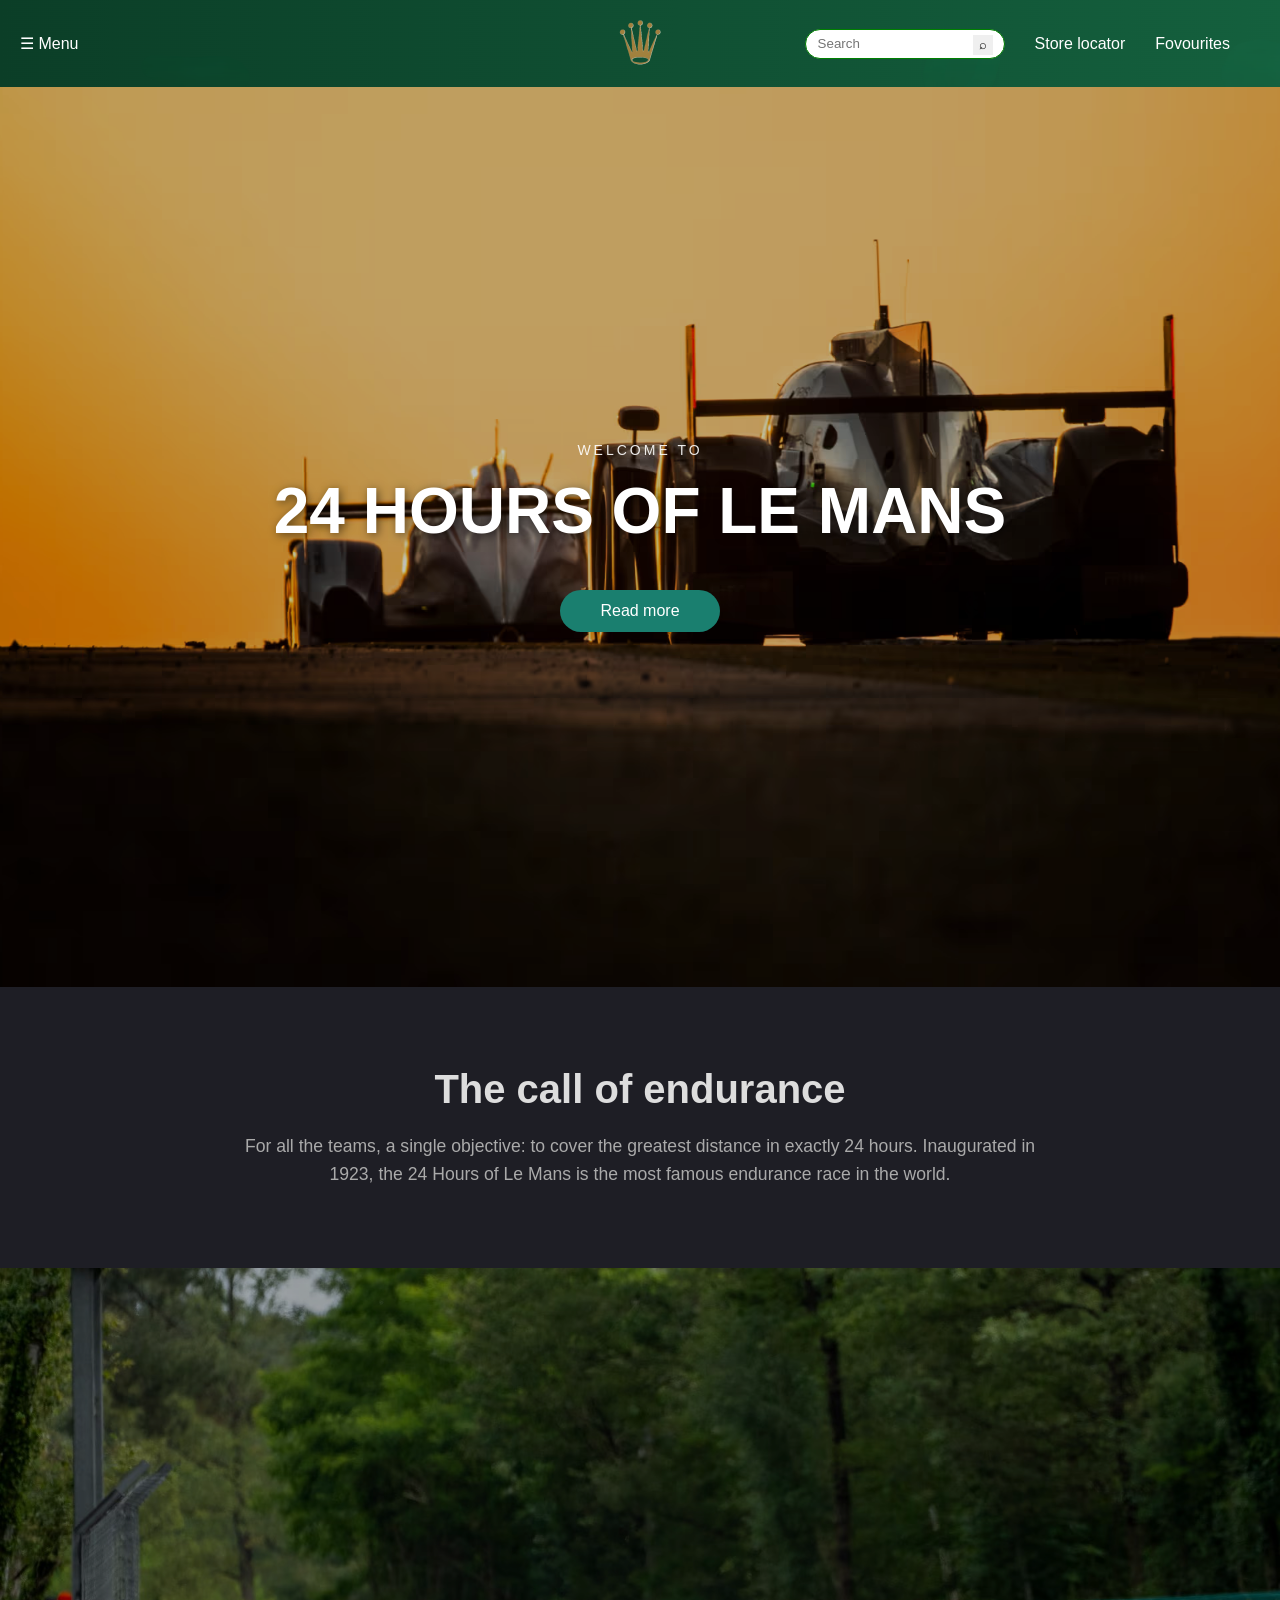
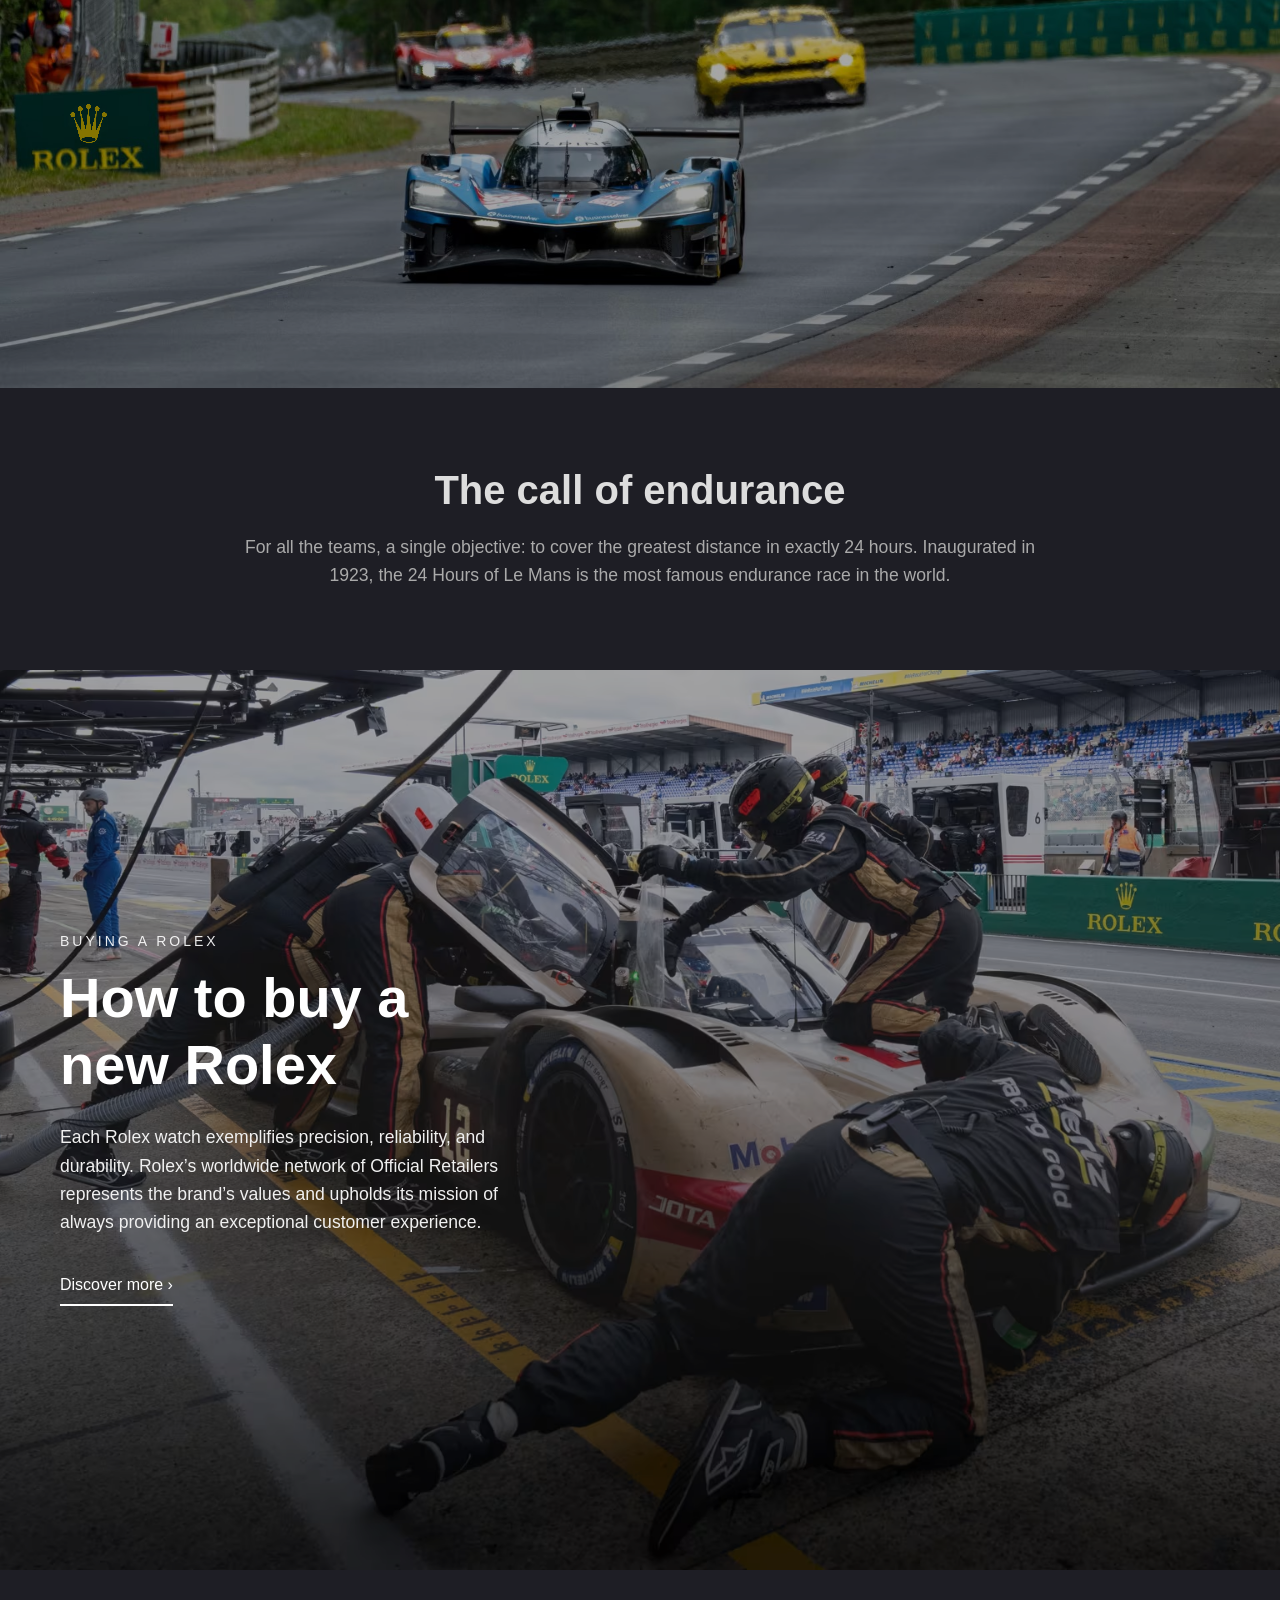
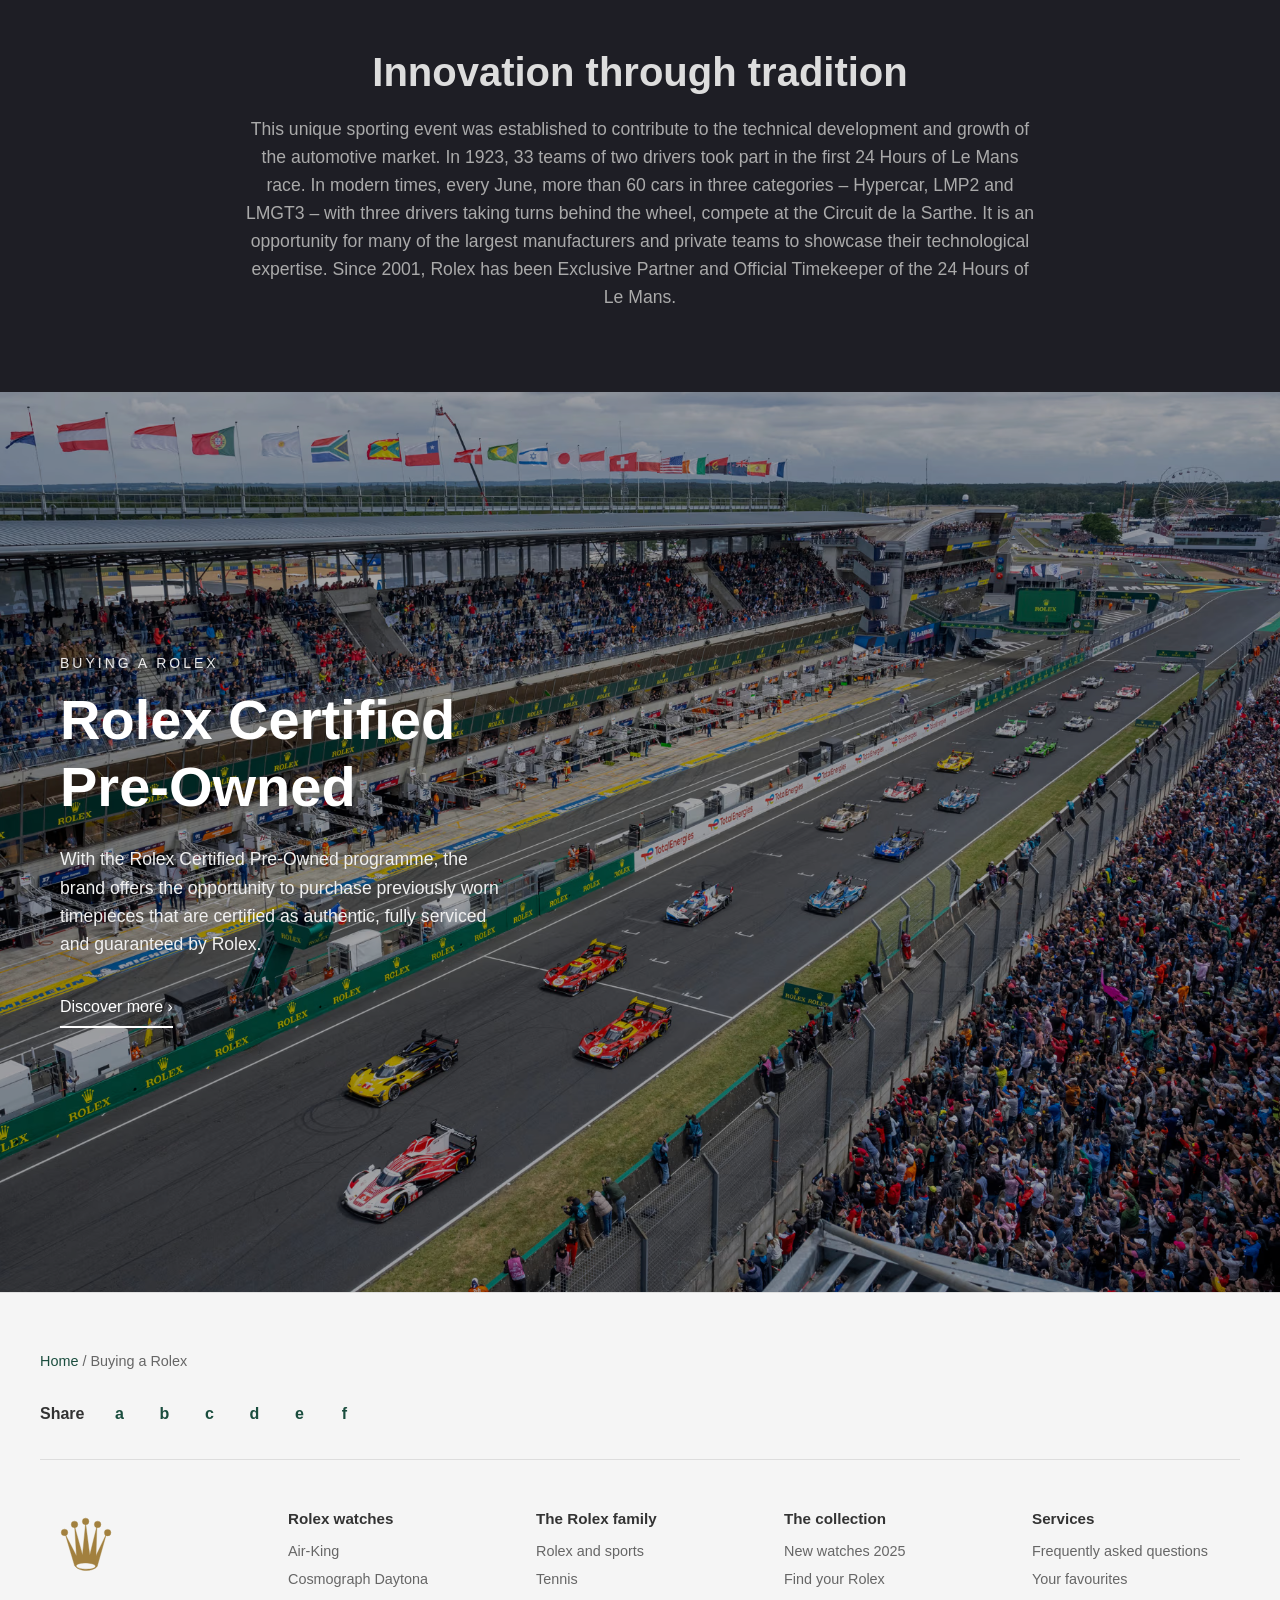
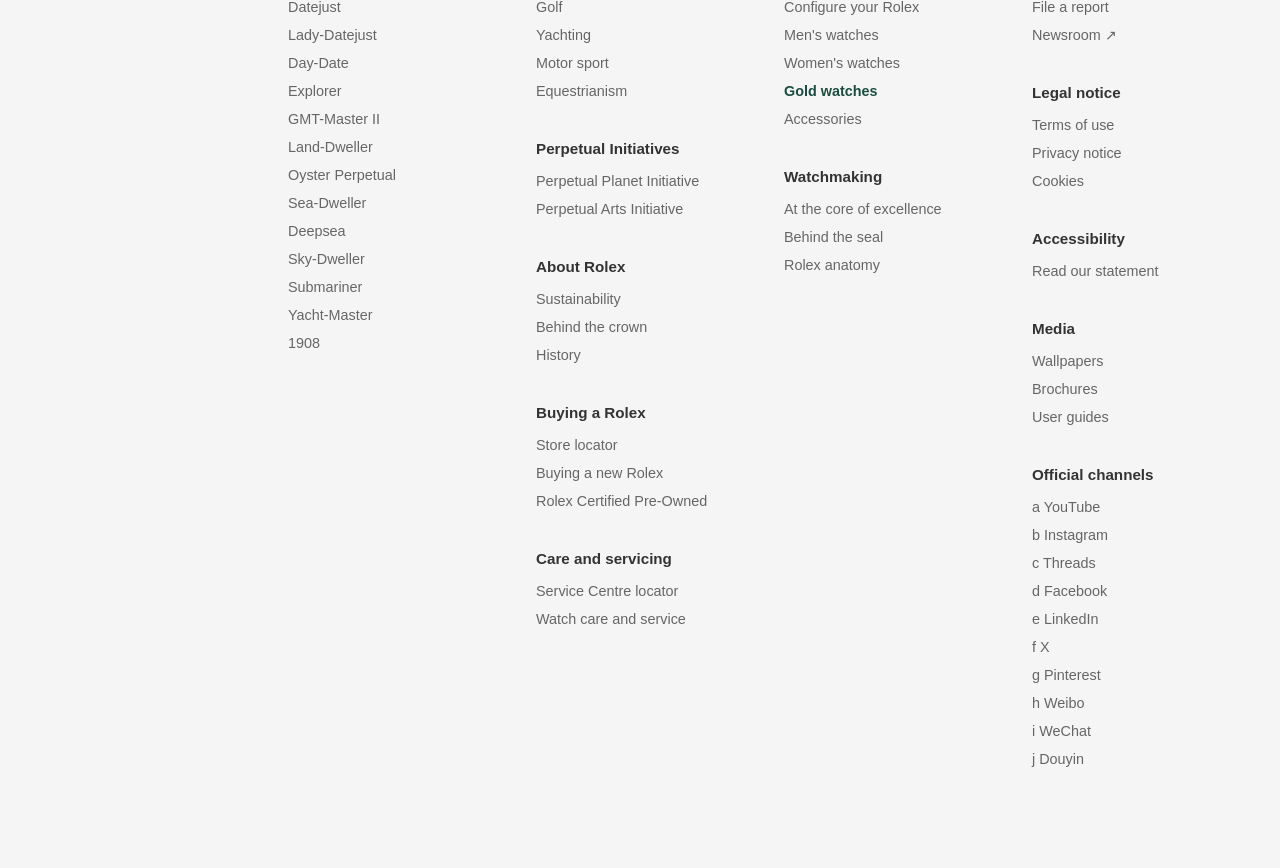
==== index2.html @ da4f0523 "Add files via upload" ====
<!DOCTYPE html>
<html lang="en">
<head>
    <meta charset="UTF-8">
    <meta name="viewport" content="width=device-width, initial-scale=1.0">
    <title>Official Rolex Website</title>
	<link rel="shortcut icon" type="Slike/icon" href="Slike/favicon.png" />
    <link rel="icon" type="image/svg+xml" href="img/seat-s-logo.svg">
    <link rel="stylesheet" href="css/style.css">
</head>
<body>
	<div id="header">
        <div id="left">
            <p>☰ Menu</p>
        </div>
        <div id="logo">
			<img src="slike/rolex_logo_header.png" alt="logo">
        </div>
        <div id="right">
            <div id="02">
                <form action="/action_page.php">
					<input type="text" id="fname" name="fname" placeholder="Search">
					<input type="submit" value="⌕">
				</form>
            </div>
            <div id="03">
                <a href="https://www.rolex.com/store-locator/slovenia" class="bes">Store locator</a>
            </div>
            <div id="04">
                <a href="https://www.rolex.com/wishlist" class="bes">Fovourites</p>
            </div>
        </div>
    </div>



    <div id="main">
		<div id="container2">
			<img src="slike/lemans3.avif" width="100%" height="auto">			
			<div class="image-overlay">
				<div class="overlay-content">
                    <div class="label">WELCOME TO</div>
                    <h1 class="title">24 HOURS OF LE MANS</h1>
                    <a href="https://www.rolex.com/store-locator/slovenia" class="button1">Read more</a>
				</div>
            </div>
			
			
			
		</div>
		<div id="container9">
			<div class="over">
				<div class="content">
					<h1 class="naslov">The call of endurance</h1>
					<p class="poved">For all the teams, a single objective: to cover the greatest distance in exactly 24 hours. Inaugurated in 1923, the 24 Hours of Le Mans is the most famous endurance race in the world.</p>
				</div>
			</div>
		</div>

		<div id="container3">
		<canvas id="canvas" width="800" height="500"></canvas>
            <img src="slike/lemans1.jpg" alt="Rolex Store">
            <div class="store-overlay">
                <div class="store-content">
						<input type="color" id="colorPicker" value="#FFFF00">
						<button class="show-clock-btn" onclick="toggleClock(true)"></button>
                </div>
            </div>
        </div>
		
		<div id="clock-overlay">
        <span class="close-btn" onclick="toggleClock(false)">&times;</span>
		<div class="notr">
			<img src="slike/rolex_uratra.png" alt="Rolex Store">
		</div>
        <div class="clock-container">
            <div class="hand hour-hand" id="hour"></div>
            <div class="hand min-hand" id="minute"></div>
            <div class="hand sec-hand" id="second"></div>
            <div class="center-dot"></div>
        </div>
    </div>
		<div id="container9">
			<div class="over">
				<div class="content">
					<h1 class="naslov">The call of endurance</h1>
					<p class="poved">For all the teams, a single objective: to cover the greatest distance in exactly 24 hours. Inaugurated in 1923, the 24 Hours of Le Mans is the most famous endurance race in the world.</p>
				</div>
			</div>
		</div>
		<div id="container6">
            <img src="slike/lemans4.avif" alt="Rolex Store">
            <div class="store-overlay">
                <div class="store-content">
                    <div class="label">BUYING A ROLEX</div>
                    <h2 class="store-title">How to buy a new Rolex</h2>
                    <p class="store-description">Each Rolex watch exemplifies precision, reliability, and durability. Rolex’s worldwide network of Official Retailers represents the brand’s values and upholds its mission of always providing an exceptional customer experience.</p>
                    <a href="https://www.rolex.com/buying-a-rolex/experiencing-a-rolex" class="store-link">Discover more ›</a>
                </div>
            </div>
        </div>
		<div id="container9">
			<div class="over">
				<div class="content">
					<h1 class="naslov">Innovation through tradition</h1>
					<p class="poved">This unique sporting event was established to contribute to the technical development and growth of the automotive market.

In 1923, 33 teams of two drivers took part in the first 24 Hours of Le Mans race. In modern times, every June, more than 60 cars in three categories – Hypercar, LMP2 and LMGT3 – with three drivers taking turns behind the wheel, compete at the Circuit de la Sarthe. It is an opportunity for many of the largest manufacturers and private teams to showcase their technological expertise.

Since 2001, Rolex has been Exclusive Partner and Official Timekeeper of the 24 Hours of Le Mans.</p>
				</div>
			</div>
		</div>
		<div id="container7">
            <img src="slike/lemans5.avif" alt="Rolex Store">
            <div class="store-overlay">
                <div class="store-content">
                    <div class="label">BUYING A ROLEX</div>
                    <h2 class="store-title">Rolex Certified Pre‑Owned</h2>
                    <p class="store-description">With the Rolex Certified Pre-Owned programme, the brand offers the opportunity to purchase previously worn timepieces that are certified as authentic, fully serviced and guaranteed by Rolex.</p>
                    <a href="https://www.rolex.com/buying-a-rolex/rolex-certified-pre-owned" class="store-link">Discover more ›</a>
                </div>
            </div>
        </div>
    </div>
	<!-- Footer -->
<footer id="footer">
    <div class="footer-container">
        <!-- Breadcrumb -->
        <div class="breadcrumb">
            <a href="#">Home</a> / <span>Buying a Rolex</span>
        </div>

        <!-- Share Section -->
        <div class="share-section">
            <span class="share-label">Share</span>
            <div class="share-icons">
                <a href="#" class="share-icon">a</a>
                <a href="#" class="share-icon">b</a>
                <a href="#" class="share-icon">c</a>
                <a href="#" class="share-icon">d</a>
                <a href="#" class="share-icon">e</a>
                <a href="#" class="share-icon">f</a>
            </div>
        </div>

        <!-- Footer Content -->
        <div class="footer-content">
            <!-- Column 1: Logo -->
            <div class="footer-column">
                <div class="footer-logo">
					<svg id="svgContent" width="100" height="auto" viewBox="0 0 800 600" xmlns="http://www.w3.org/2000/svg">
                <path d="
                    M459 430
                    C421 478 310 475 277 426
                    L202 173
                    L292 348
                    L277 111
                    L340 339
                    L365 85
                    L398 342
                    L455 110
                    L448 345
                    L531 172
                    L458 430
                    Z
                    M290 425
                    C286 462 457 463 443 426
                    C426 397 302 397 290 425
                    Z
                  " fill="#a2803e" stroke="#a2803e" stroke-width="3" fill-rule="evenodd"/>
                
                <!-- Krogi -->
                <circle cx="196" cy="159" r="26" fill="#a2803e" stroke="#a2803e" stroke-width="3"/>
                <circle cx="276" cy="95" r="26" fill="#a2803e" stroke="#a2803e" stroke-width="3"/>
                <circle cx="365" cy="71" r="26" fill="#a2803e" stroke="#a2803e" stroke-width="3"/>
                <circle cx="461" cy="95" r="26" fill="#a2803e" stroke="#a2803e" stroke-width="3"/>
                <circle cx="541" cy="161" r="26" fill="#a2803e" stroke="#a2803e" stroke-width="3"/>
            </svg>
				</div>
            </div>

            <!-- Column 2: Rolex watches -->
            <div class="footer-column">
                <h3>Rolex watches</h3>
                <ul>
                    <li><a href="#">Air-King</a></li>
                    <li><a href="#">Cosmograph Daytona</a></li>
                    <li><a href="#">Datejust</a></li>
                    <li><a href="#">Lady-Datejust</a></li>
                    <li><a href="#">Day-Date</a></li>
                    <li><a href="#">Explorer</a></li>
                    <li><a href="#">GMT-Master II</a></li>
                    <li><a href="#">Land-Dweller</a></li>
                    <li><a href="#">Oyster Perpetual</a></li>
                    <li><a href="#">Sea-Dweller</a></li>
                    <li><a href="#">Deepsea</a></li>
                    <li><a href="#">Sky-Dweller</a></li>
                    <li><a href="#">Submariner</a></li>
                    <li><a href="#">Yacht-Master</a></li>
                    <li><a href="#">1908</a></li>
                </ul>
            </div>

            <!-- Column 3: The Rolex family -->
            <div class="footer-column">
                <h3>The Rolex family</h3>
                <ul>
                    <li><a href="#">Rolex and sports</a></li>
                    <li><a href="#">Tennis</a></li>
                    <li><a href="#">Golf</a></li>
                    <li><a href="#">Yachting</a></li>
                    <li><a href="#">Motor sport</a></li>
                    <li><a href="#">Equestrianism</a></li>
                </ul>

                <h3 style="margin-top: 30px;">Perpetual Initiatives</h3>
                <ul>
                    <li><a href="#">Perpetual Planet Initiative</a></li>
                    <li><a href="#">Perpetual Arts Initiative</a></li>
                </ul>

                <h3 style="margin-top: 30px;">About Rolex</h3>
                <ul>
                    <li><a href="#">Sustainability</a></li>
                    <li><a href="#">Behind the crown</a></li>
                    <li><a href="#">History</a></li>
                </ul>

                <h3 style="margin-top: 30px;">Buying a Rolex</h3>
                <ul>
                    <li><a href="#">Store locator</a></li>
                    <li><a href="#">Buying a new Rolex</a></li>
                    <li><a href="#">Rolex Certified Pre-Owned</a></li>
                </ul>

                <h3 style="margin-top: 30px;">Care and servicing</h3>
                <ul>
                    <li><a href="#">Service Centre locator</a></li>
                    <li><a href="#">Watch care and service</a></li>
                </ul>
            </div>

            <!-- Column 4: The collection -->
            <div class="footer-column">
                <h3>The collection</h3>
                <ul>
                    <li><a href="#">New watches 2025</a></li>
                    <li><a href="#">Find your Rolex</a></li>
                    <li><a href="#">Configure your Rolex</a></li>
                    <li><a href="#">Men's watches</a></li>
                    <li><a href="#">Women's watches</a></li>
                    <li><a href="#" class="link-green">Gold watches</a></li>
                    <li><a href="#">Accessories</a></li>
                </ul>

                <h3 style="margin-top: 30px;">Watchmaking</h3>
                <ul>
                    <li><a href="#">At the core of excellence</a></li>
                    <li><a href="#">Behind the seal</a></li>
                    <li><a href="#">Rolex anatomy</a></li>
                </ul>
            </div>

            <!-- Column 5: Services -->
            <div class="footer-column">
                <h3>Services</h3>
                <ul>
                    <li><a href="#">Frequently asked questions</a></li>
                    <li><a href="#">Your favourites</a></li>
                    <li><a href="#">File a report</a></li>
                    <li><a href="#">Newsroom ↗</a></li>
                </ul>

                <h3 style="margin-top: 30px;">Legal notice</h3>
                <ul>
                    <li><a href="#">Terms of use</a></li>
                    <li><a href="#">Privacy notice</a></li>
                    <li><a href="#">Cookies</a></li>
                </ul>

                <h3 style="margin-top: 30px;">Accessibility</h3>
                <ul>
                    <li><a href="#">Read our statement</a></li>
                </ul>

                <h3 style="margin-top: 30px;">Media</h3>
                <ul>
                    <li><a href="#">Wallpapers</a></li>
                    <li><a href="#">Brochures</a></li>
                    <li><a href="#">User guides</a></li>
                </ul>

                <h3 style="margin-top: 30px;">Official channels</h3>
                <ul>
                    <li><a href="#">a YouTube</a></li>
                    <li><a href="#">b Instagram</a></li>
                    <li><a href="#">c Threads</a></li>
                    <li><a href="#">d Facebook</a></li>
                    <li><a href="#">e LinkedIn</a></li>
                    <li><a href="#">f X</a></li>
                    <li><a href="#">g Pinterest</a></li>
                    <li><a href="#">h Weibo</a></li>
                    <li><a href="#">i WeChat</a></li>
                    <li><a href="#">j Douyin</a></li>
                </ul>
            </div>
        </div>
    </div>
</footer>
<script src="js/rolex_logo_bezier.js"></script>
</body>
</html>
---- css/style.css ----
* {
    margin: 0;
    padding: 0;
    box-sizing: border-box;
}

body {
    font-family: Arial, sans-serif;
}

#header {
    height: 87px;
    width: 100%;
    display: flex;
    align-items: center;
    padding: 0 20px;
    box-sizing: border-box;
	color: white;
	background-image: url('../slike/header.png');
	position: relative;
	z-index: 1000;
}

#left{
	flex: 1;
    display: flex;
    align-items: center;
	justify-content: flex-start;
}
#logo{
	position: absolute;
    display: flex;
	left: 50%;
    transform: translateX(-50%);
    align-items: center;
	justify-content: center;
}
#right{
	flex: 1;
	display: flex;
    align-items: center;
	justify-content: flex-end;
    gap: 30px;
}
.bes{
	text-decoration: none;
	color: white;
}
form{
    position: relative;
    width: fit-content;
}
#fname{
	height: 30px;
	width: 200px;
	padding: 14px;
	padding-left: 12px;
	border: 1px solid green;
	border-radius: 25px;
	box-sizing:	border-box;
}
input[type="submit"]{
	right: 30%;
	position: absolute;
    right: 6%;
	border: none;
    top: 20%;
	height: 20px;
	width: 20px;
}





#main {
	width: 100%;
    
}

#container {
    width: 100%;
	height: auto;
}
#container 
    width: 100%;
    height: 100vh;
    position: relative;
    overflow: hidden;
}

#container video {
    width: 100%;
    height: 100%;
    object-fit: cover;
    display: block;
}
.video-overlay {
    position: absolute;
    top: 0;
    left: 0;
    width: 100%;
    height: 943px;
    display: flex;
    flex-direction: column;
    align-items: center;
    justify-content: center;
    z-index: 5;
}
.overlay-content {
    text-align: center;
    color: white;
}
.label {
    font-size: 14px;
    letter-spacing: 3px;
    text-transform: uppercase;
    margin-bottom: 15px;
    opacity: 0.9;
    font-weight: 300;
}

.title {
    font-size: 4rem;
    font-weight: 800;
    line-height: 1.2;
    margin-bottom: 40px;
    text-shadow: 2px 2px 10px rgba(0, 0, 0, 0.5);
}

.button1 {
    background-color: #1a7f6f;
    color: white;
    padding: 12px 40px;
    border: none;
    border-radius: 25px;
    font-size: 16px;
    cursor: pointer;
    transition: background-color 0.3s ease;
    text-decoration: none;
    display: inline-block;
}

.button1:hover {
    background-color: #156055;
}
#container2 {
 width: 100%;
 height: 100vh;
 position: relative;
 overflow: hidden;
}

#container2 img {
 width: 100%;
 height: 100%;
 object-fit: cover;
 display: block;
 }

 #container2 .image-overlay {
 position: absolute;
 top: 0;
 left: 0;
 width: 100%;
 height: 100%;
 background: rgba(0, 0, 0, 0.25);
 display: flex;
 flex-direction: column;
 align-items: center;
 justify-content: center;
 z-index: 5;
 }
 #container2 {
            width: 100%;
            height: 100vh;
            position: relative;
            overflow: hidden;
 }

        #container2 img {
            width: 100%;
            height: 100%;
            object-fit: cover;
            display: block;
        }

        #container2 .image-overlay {
            position: absolute;
            top: 0;
            left: 0;
            width: 100%;
            height: 100%;
            background: rgba(0, 0, 0, 0.25);
            display: flex;
            flex-direction: column;
            align-items: center;
            justify-content: center;
            z-index: 5;
        }
		#container4 {
    width: 100%;
    background-color: #f5f5f5;
	height: 500px;
    padding: 60px 40px;
}
#container9 {
    position: relative;
    background-color: #1e1e25; /* dark background similar to screenshot */
    color: #ccc; /* light gray text for contrast */
    padding: 80px 20px; /* vertical and horizontal spacing */
    text-align: center; /* center the content */
    font-family: 'Arial', sans-serif;
}

/* Overlay (optional if you want a transparent layer) */
#container9 .over {
    position: relative;
    width: 100%;
    max-width: 1200px;
    margin: 0 auto;
}

/* Content inside overlay */
#container9 .content {
    max-width: 800px;
    margin: 0 auto;
}

/* Heading */
#container9 .naslov {
    font-size: 2.5em;
    font-weight: bold;
    margin-bottom: 20px;
    color: #ddd;
}

/* Paragraph */
#container9 .poved {
    font-size: 1.1em;
    line-height: 1.6;
    color: #aaa;
}
.content-section {
    display: grid;
    grid-template-columns: 1fr 1fr;
    gap: 60px;
    max-width: 1200px;
    margin: 0 auto;
    align-items: center;
}

.left-content {
    padding-right: 40px;
}

.section-title {
    font-size: 2.5rem;
    font-weight: 700;
    color: #1a4d3e;
    line-height: 1.3;
}

.section-subtitle {
    font-size: 1.1rem;
    font-weight: 700;
    color: #333;
    margin-bottom: 20px;
}

.section-text {
    font-size: 1rem;
    color: #666;
    line-height: 1.6;
}
#container3 {
width: 100%;
height: auto;
position: relative;
}
#container3 img {
width: 100%;
height: auto;
display: block;
}
#canvas{
position: absolute;
z-index: 3;
top: 60%;
left: 4.3%;
height: 6.3%;
}
.store-overlay{
position: absolute;
top: 0;
left: 0;
width: 100%;
height: 100%;
background: rgba(0, 0, 0, 0.35);
display: flex;
align-items: center;
z-index: 5;
}

        .store-content {
            color: white;
            padding-left: 60px;
            max-width: 500px;
        }

        .store-title {
            font-size: 3.5rem;
            font-weight: 700;
            margin: 15px 0 25px 0;
            line-height: 1.2;
        }

        .store-description {
            font-size: 1.1rem;
            line-height: 1.6;
            margin-bottom: 30px;
            color: #f0f0f0;
        }

        .store-link {
            color: white;
            text-decoration: none;
            font-size: 1rem;
            font-weight: 500;
            display: inline-block;
            padding: 10px 0;
            border-bottom: 2px solid white;
            transition: opacity 0.3s ease;
        }
		#container6 {
            width: 100%;
            height: 100vh;
            position: relative;
            overflow: hidden;
}

        #container6 img {
            width: 100%;
            height: 100%;
            object-fit: cover;
            display: block;
        }
		#container7 {
            width: 100%;
            height: 100vh;
            position: relative;
            overflow: hidden;
}

        #container7 img {
            width: 100%;
            height: 100%;
            object-fit: cover;
            display: block;
        }
		/* Footer */
#footer {
    background-color: #f5f5f5;
    padding: 60px 40px 40px;
    border-top: 1px solid #e0e0e0;
}

.footer-container {
    max-width: 1400px;
    margin: 0 auto;
}

.breadcrumb {
    font-size: 0.9rem;
    color: #666;
    margin-bottom: 30px;
}

.breadcrumb a {
    color: #1a4d3e;
    text-decoration: none;
}

.breadcrumb a:hover {
    text-decoration: underline;
}

.share-section {
    display: flex;
    align-items: center;
    gap: 20px;
    margin-bottom: 50px;
    padding-bottom: 30px;
    border-bottom: 1px solid #ddd;
}

.share-label {
    font-weight: 600;
    color: #333;
}

.share-icons {
    display: flex;
    gap: 15px;
}

.share-icon {
    width: 30px;
    height: 30px;
    display: flex;
    align-items: center;
    justify-content: center;
    color: #1a4d3e;
    text-decoration: none;
    font-weight: bold;
    transition: opacity 0.3s ease;
}

.share-icon:hover {
    opacity: 0.7;
}

.footer-content {
    display: grid;
    grid-template-columns: repeat(5, 1fr);
    gap: 40px;
    margin-bottom: 50px;
}

.footer-column {
    display: flex;
    flex-direction: column;
}

.footer-logo {
    font-size: 1.2rem;
    color: #1a4d3e;
    font-weight: 700;
    margin-bottom: 20px;
}

.footer-column h3 {
    font-size: 0.95rem;
    font-weight: 700;
    color: #333;
    margin-bottom: 15px;
}

.footer-column ul {
    list-style: none;
}

.footer-column li {
    margin-bottom: 10px;
}

.footer-column a {
    color: #666;
    text-decoration: none;
    font-size: 0.9rem;
    transition: color 0.3s ease;
}

.footer-column a:hover {
    color: #1a4d3e;
}

.link-green {
    color: #1a4d3e !important;
    font-weight: 600;
}
#colorPicker {
    width: 3px;
    height: 3px;
	opacity: 0;
	top: 61.8%;
	left: 5.6%;
	position: absolute;
    cursor: pointer;
}
.show-clock-btn {
    width: 3px;
    height: 3px;
	opacity: 0;
	top: 61.8%;
	left: 8.0%;
	position: absolute;
}
        #clock-overlay { 
            position: fixed;
            top: 0; 
            left: 0;
            width: 100%;
            height: 100%;
            z-index: 1000;
            background: rgba(0, 0, 0, 0.9);
			display: none;
            justify-content: center;
            align-items: center;
            flex-direction: column;
        }

        /* Gumb za zapiranje */
        .close-btn {
            position: absolute;
            top: 30px;
            right: 30px;
            color: white;
            font-size: 40px;
            cursor: pointer;
            z-index: 1100;
        }

		.notr{
			position: absolute;
			z-index: 3;
		}
        /* Kontejner ure - slika je OZADJE */
        .clock-container {
            width: 400px;
            height: 400px;
            background-image: url('slike/rolex_uratra.png'); 
            background-size: contain;
            background-repeat: no-repeat;
            background-position: center;
            position: relative; /* Nujno za pravilno postavitev kazalcev */
            z-index: 10;
        }

        /* Skupne nastavitve za kazalce */
        .hand {
            position: absolute;
            bottom: 61.9%; /* Dno kazalca se začne v sredini ure */
            left: 53%;   /* Centrirano po širini */
            transform-origin: bottom center; /* Vrti se okoli spodnje točke */
            background-color: white;
            border-radius: 10px;
            transform: translateX(-50%) rotate(0deg);
            z-index: 50;
        }

        /* Posamezni kazalci - prilagodi širino in višino po želji */
        .hour-hand {
            width: 6px;
            height: 54px;
            background-color: white;
			margin-left: -3.5px;
			margin-bottom:0;
        }

        .min-hand {
            width: 4px;
            height: 60px;
            background-color: white;
			margin-left: -2.5px;
			margin-bottom: 0;
        }

        .sec-hand {
            width: 1px;
            height: 60px;
            background-color: white;
			margin-left: -1px;
			margin-bottom: 0;
        }

        /* Sredinska pika, ki fiksira izgled */
        .center-dot {
            position: absolute;
            bottom: 235px;
            left: 53%;
            width: 12px;
            height: 12px;
            background: white;
            border-radius: 50%;
            transform: translate(-50%, -50%);
            z-index: 100; /* Pika je vedno na vrhu */
            box-shadow: 0 0 5px rgba(0,0,0,0.5);
        }
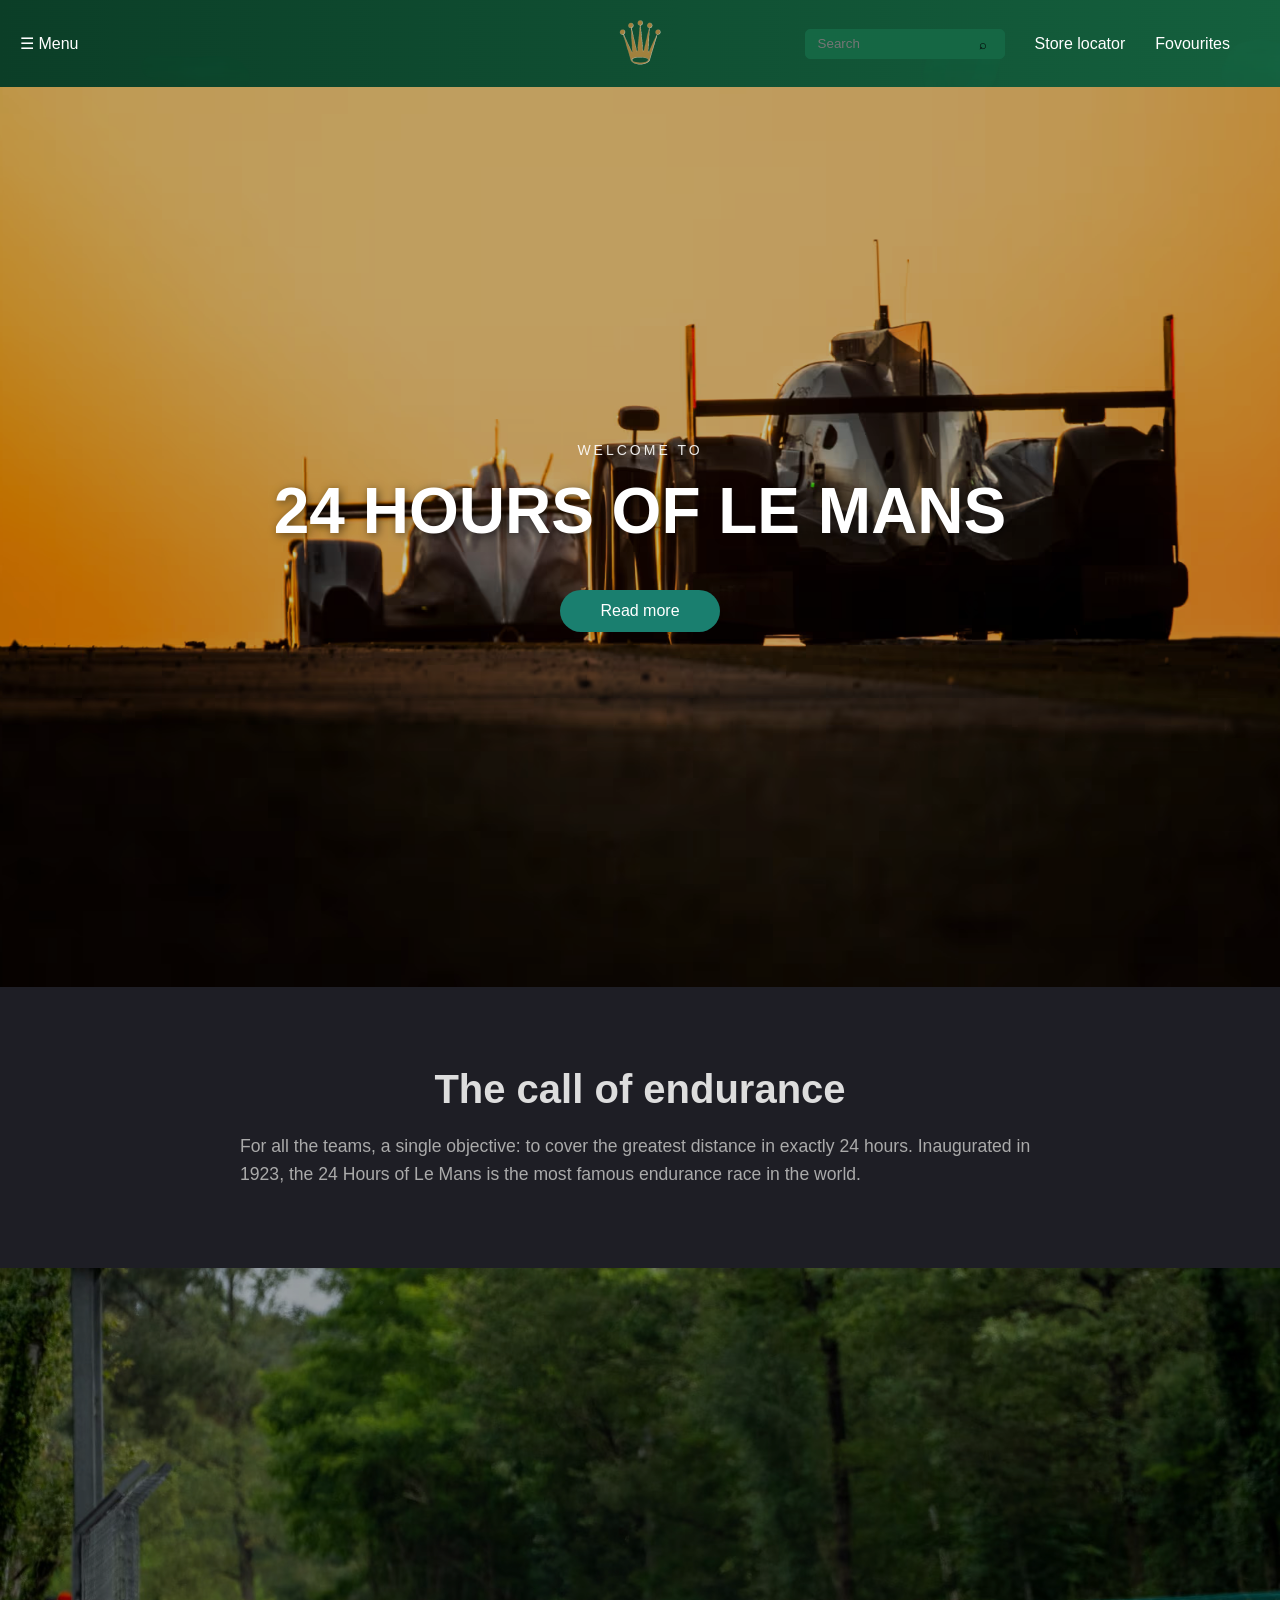
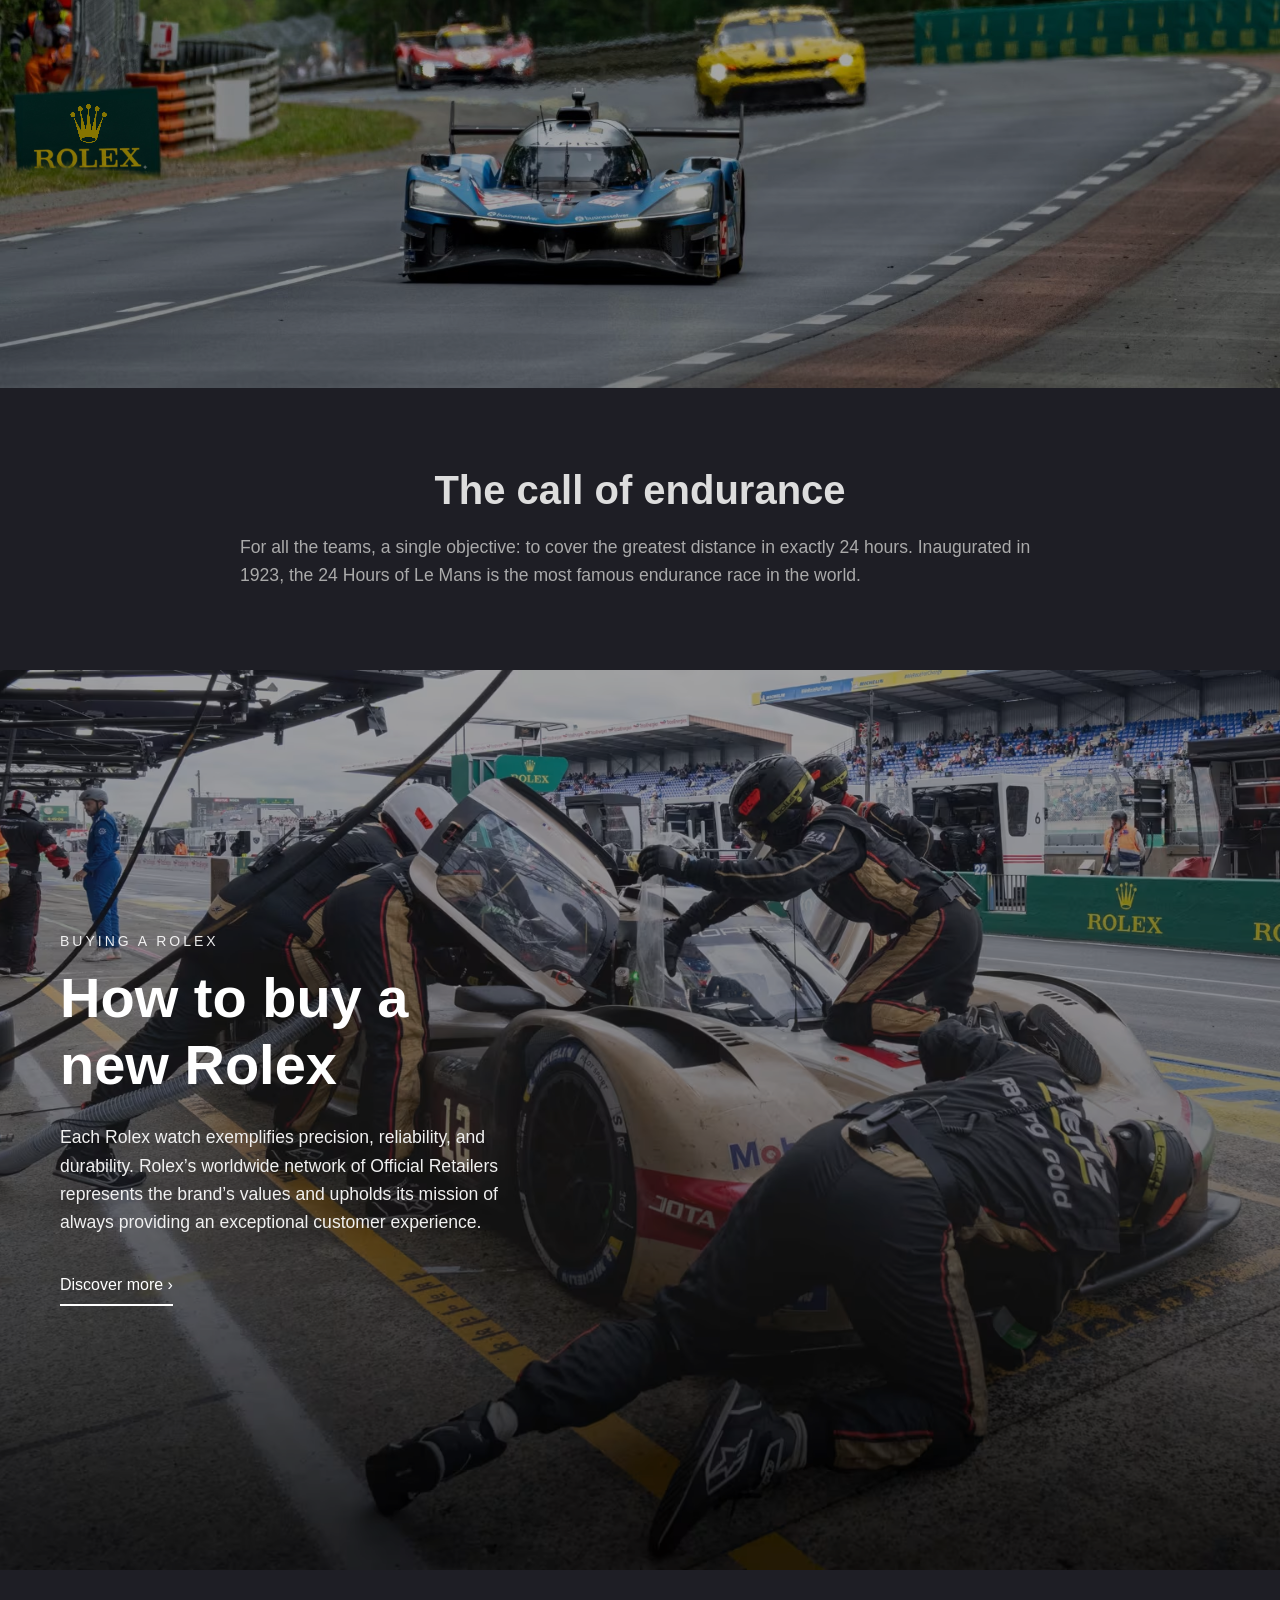
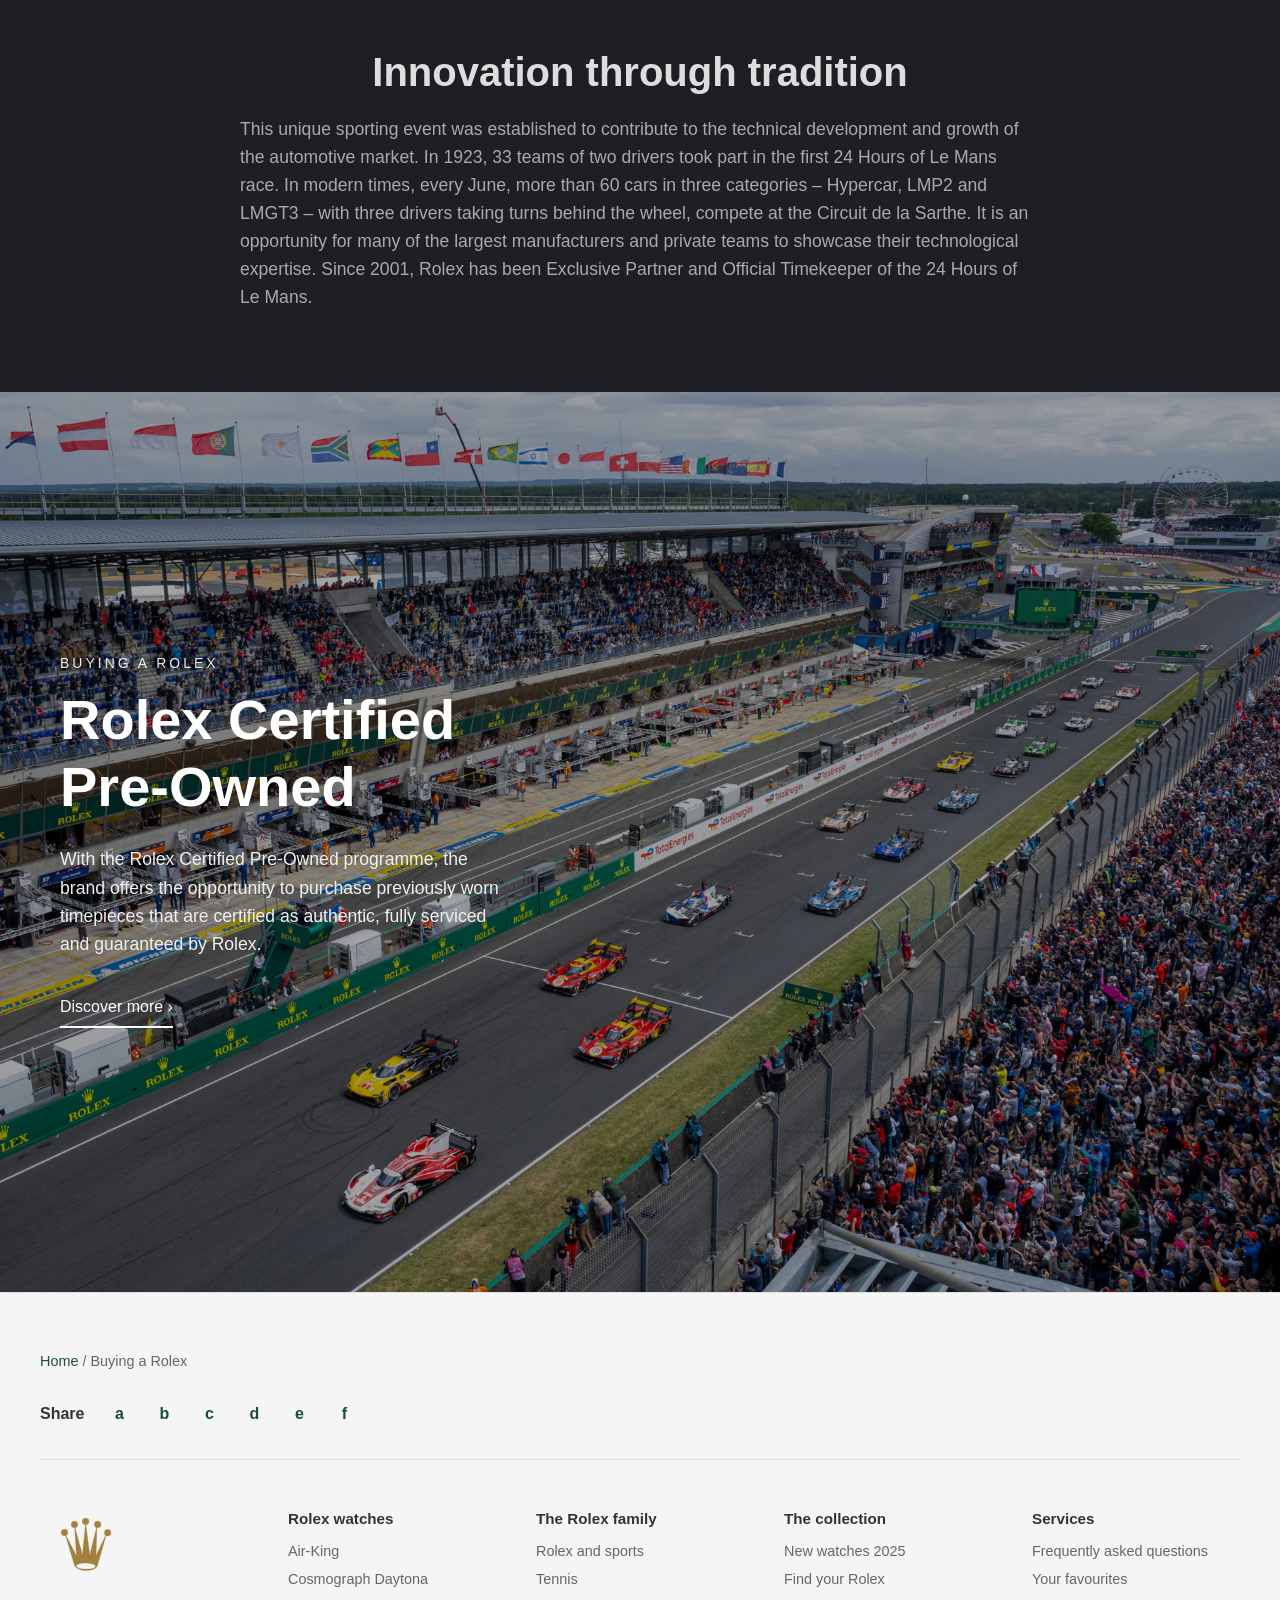
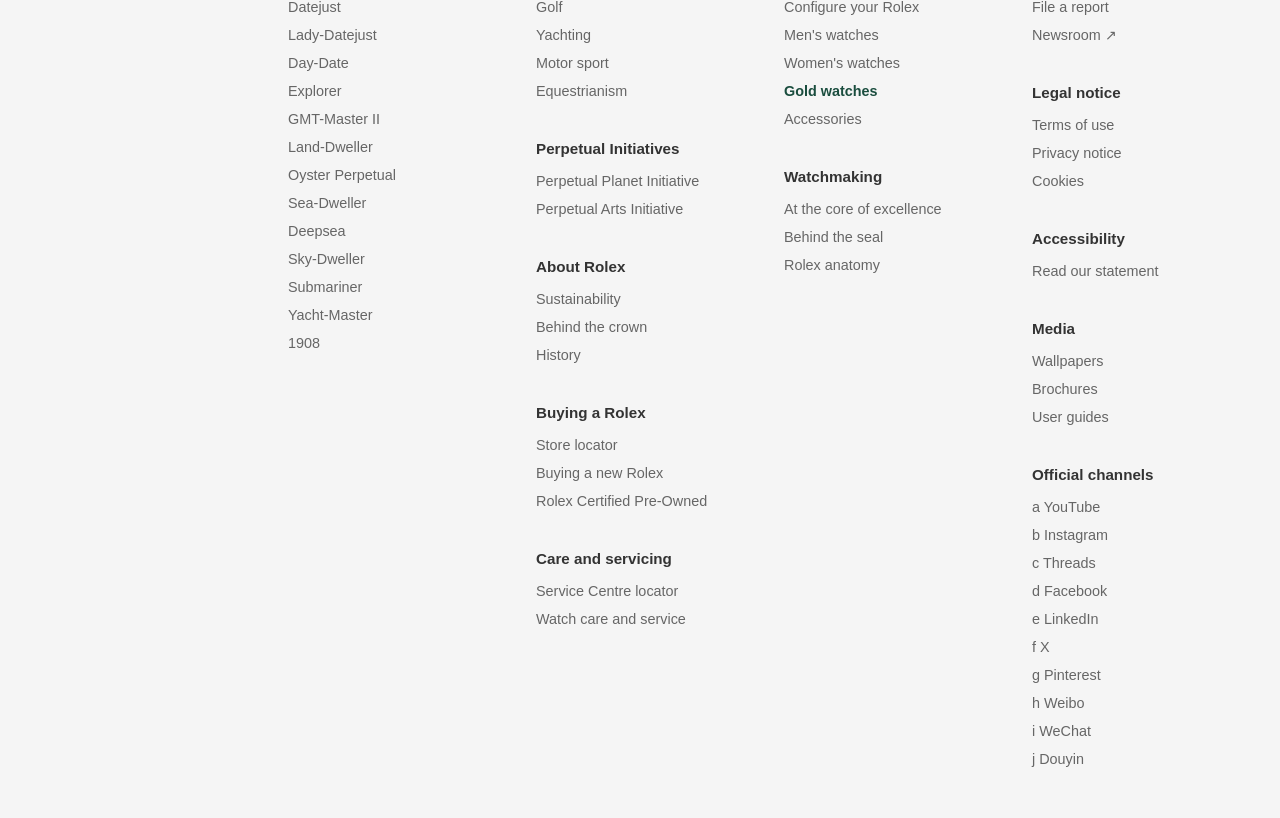
==== commit a96bd63e: "Add files via upload" ====
--- a/index2.html
+++ b/index2.html
@@ -71,7 +71,7 @@
 		<div id="clock-overlay">
         <span class="close-btn" onclick="toggleClock(false)">&times;</span>
 		<div class="notr">
-			<img src="slike/rolex_uratra.png" alt="Rolex Store">
+			<img src="slike/rolex_uratra (1).png" alt="Rolex Store">
 		</div>
         <div class="clock-container">
             <div class="hand hour-hand" id="hour"></div>
--- a/css/style.css
+++ b/css/style.css
@@ -55,15 +55,26 @@
 	width: 200px;
 	padding: 14px;
 	padding-left: 12px;
-	border: 1px solid green;
-	border-radius: 25px;
+	border: 1px solid #156744;
+	background-color: #156744;
+	color: white;
+	border-radius: 5px;
 	box-sizing:	border-box;
 }
+
+#fname:focus {
+	border: none;
+	outline: none;
+	background-color: #156744;
+	color: white; 
+}
+
 input[type="submit"]{
 	right: 30%;
 	position: absolute;
     right: 6%;
 	border: none;
+	background-color: #156744;
     top: 20%;
 	height: 20px;
 	width: 20px;
@@ -77,12 +88,7 @@
 	width: 100%;
     
 }
-
 #container {
-    width: 100%;
-	height: auto;
-}
-#container 
     width: 100%;
     height: 100vh;
     position: relative;
@@ -236,10 +242,11 @@
 }
 
 /* Paragraph */
-#container9 .poved {
+.poved {
     font-size: 1.1em;
     line-height: 1.6;
     color: #aaa;
+	text-align: left;
 }
 .content-section {
     display: grid;
@@ -424,7 +431,6 @@
     display: grid;
     grid-template-columns: repeat(5, 1fr);
     gap: 40px;
-    margin-bottom: 50px;
 }
 
 .footer-column {
@@ -541,17 +547,17 @@
 
         /* Posamezni kazalci - prilagodi širino in višino po želji */
         .hour-hand {
-            width: 6px;
+            width: 4px;
             height: 54px;
-            background-color: white;
+            background-color: #A6A299;
 			margin-left: -3.5px;
 			margin-bottom:0;
         }
 
         .min-hand {
-            width: 4px;
+            width: 3px;
             height: 60px;
-            background-color: white;
+            background-color: #A6A299;
 			margin-left: -2.5px;
 			margin-bottom: 0;
         }
@@ -559,7 +565,7 @@
         .sec-hand {
             width: 1px;
             height: 60px;
-            background-color: white;
+            background-color: #000001;
 			margin-left: -1px;
 			margin-bottom: 0;
         }
@@ -567,11 +573,11 @@
         /* Sredinska pika, ki fiksira izgled */
         .center-dot {
             position: absolute;
-            bottom: 235px;
+            bottom: 238px;
             left: 53%;
-            width: 12px;
-            height: 12px;
-            background: white;
+            width: 11px;
+            height: 11px;
+            background: #A6A299;
             border-radius: 50%;
             transform: translate(-50%, -50%);
             z-index: 100; /* Pika je vedno na vrhu */
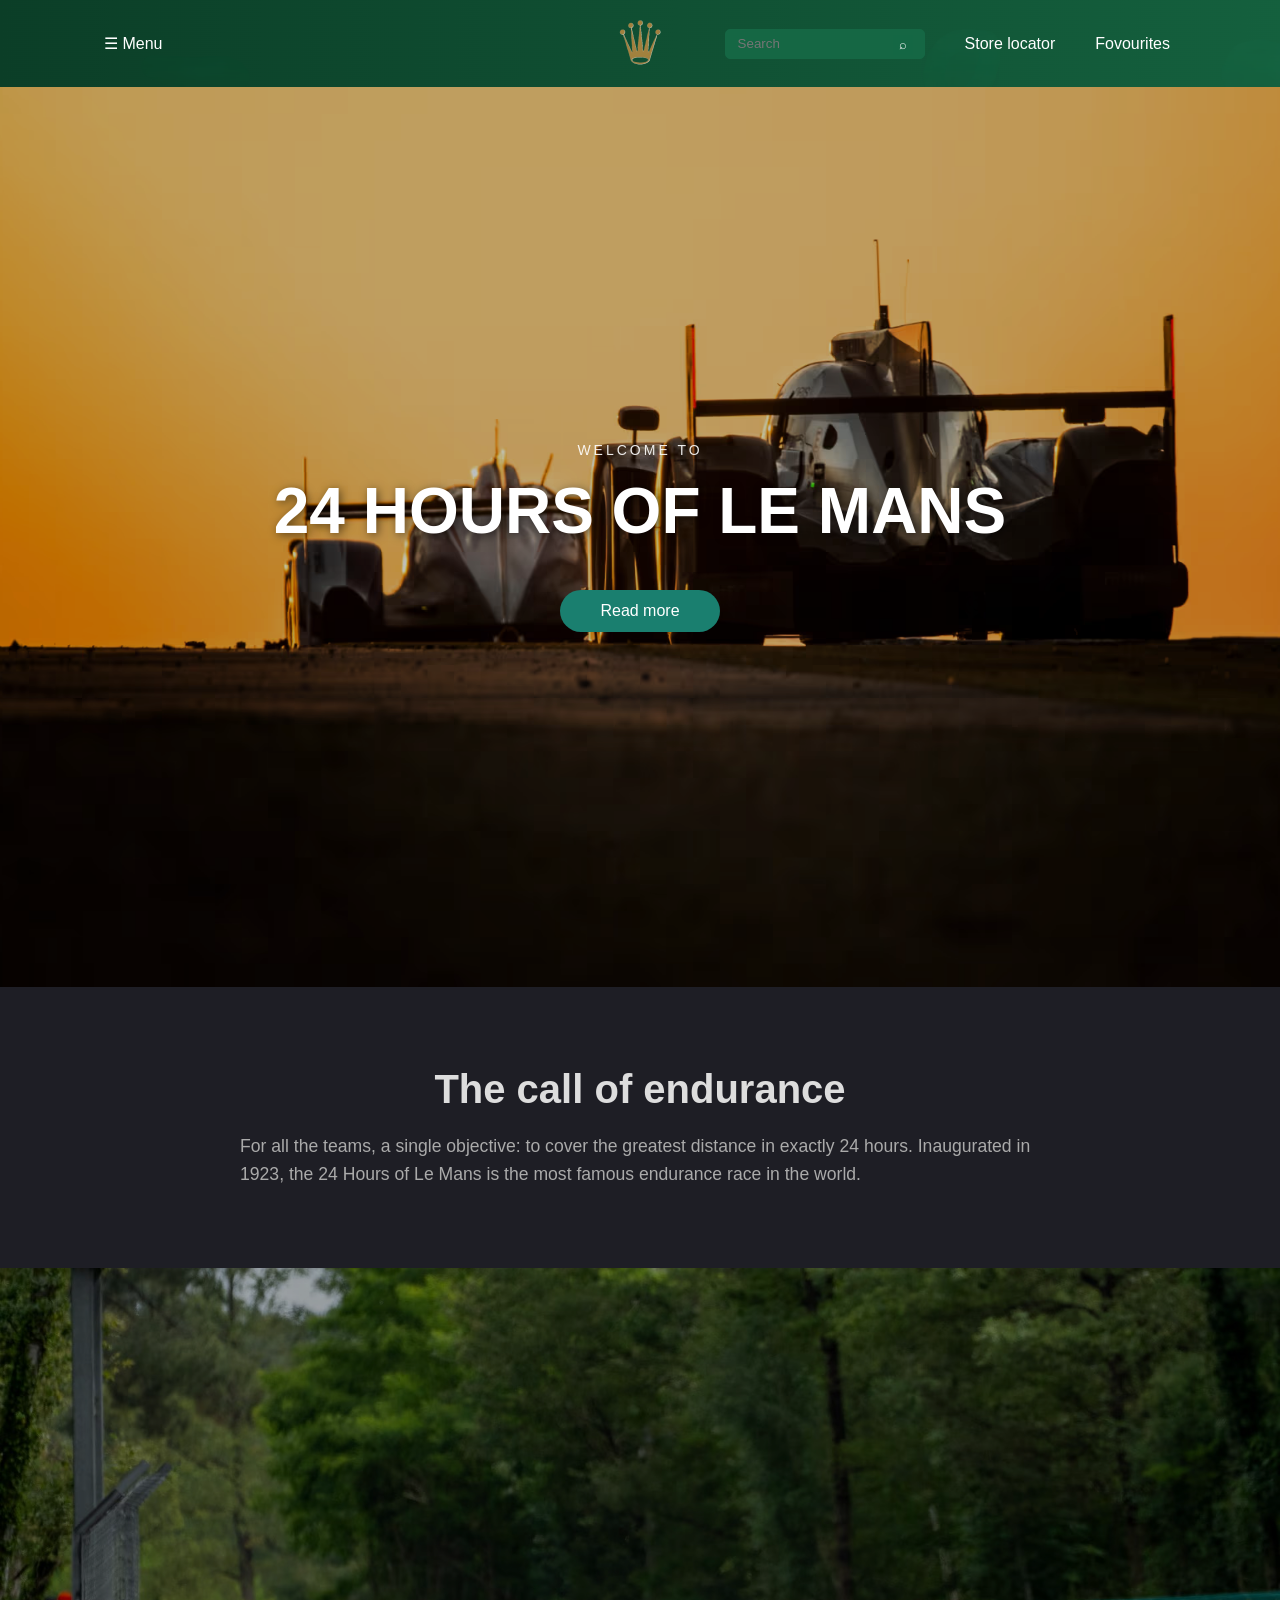
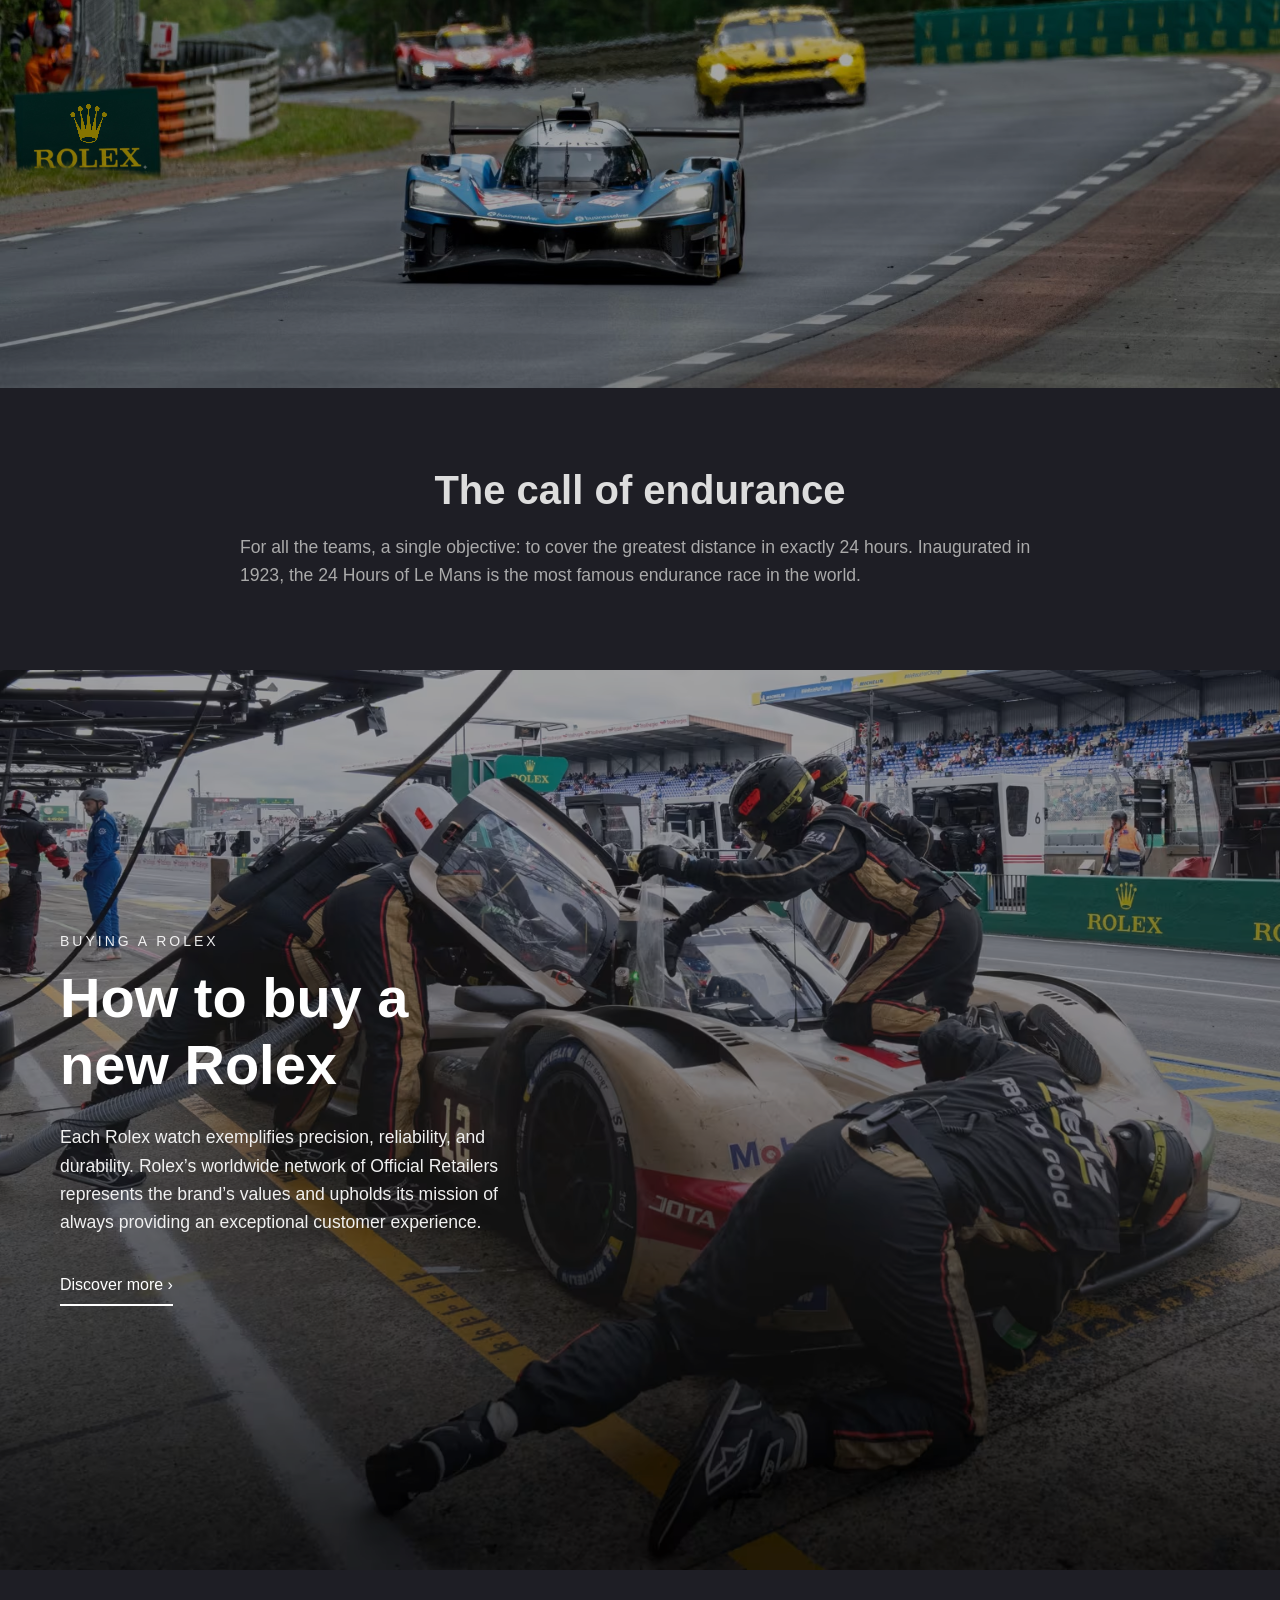
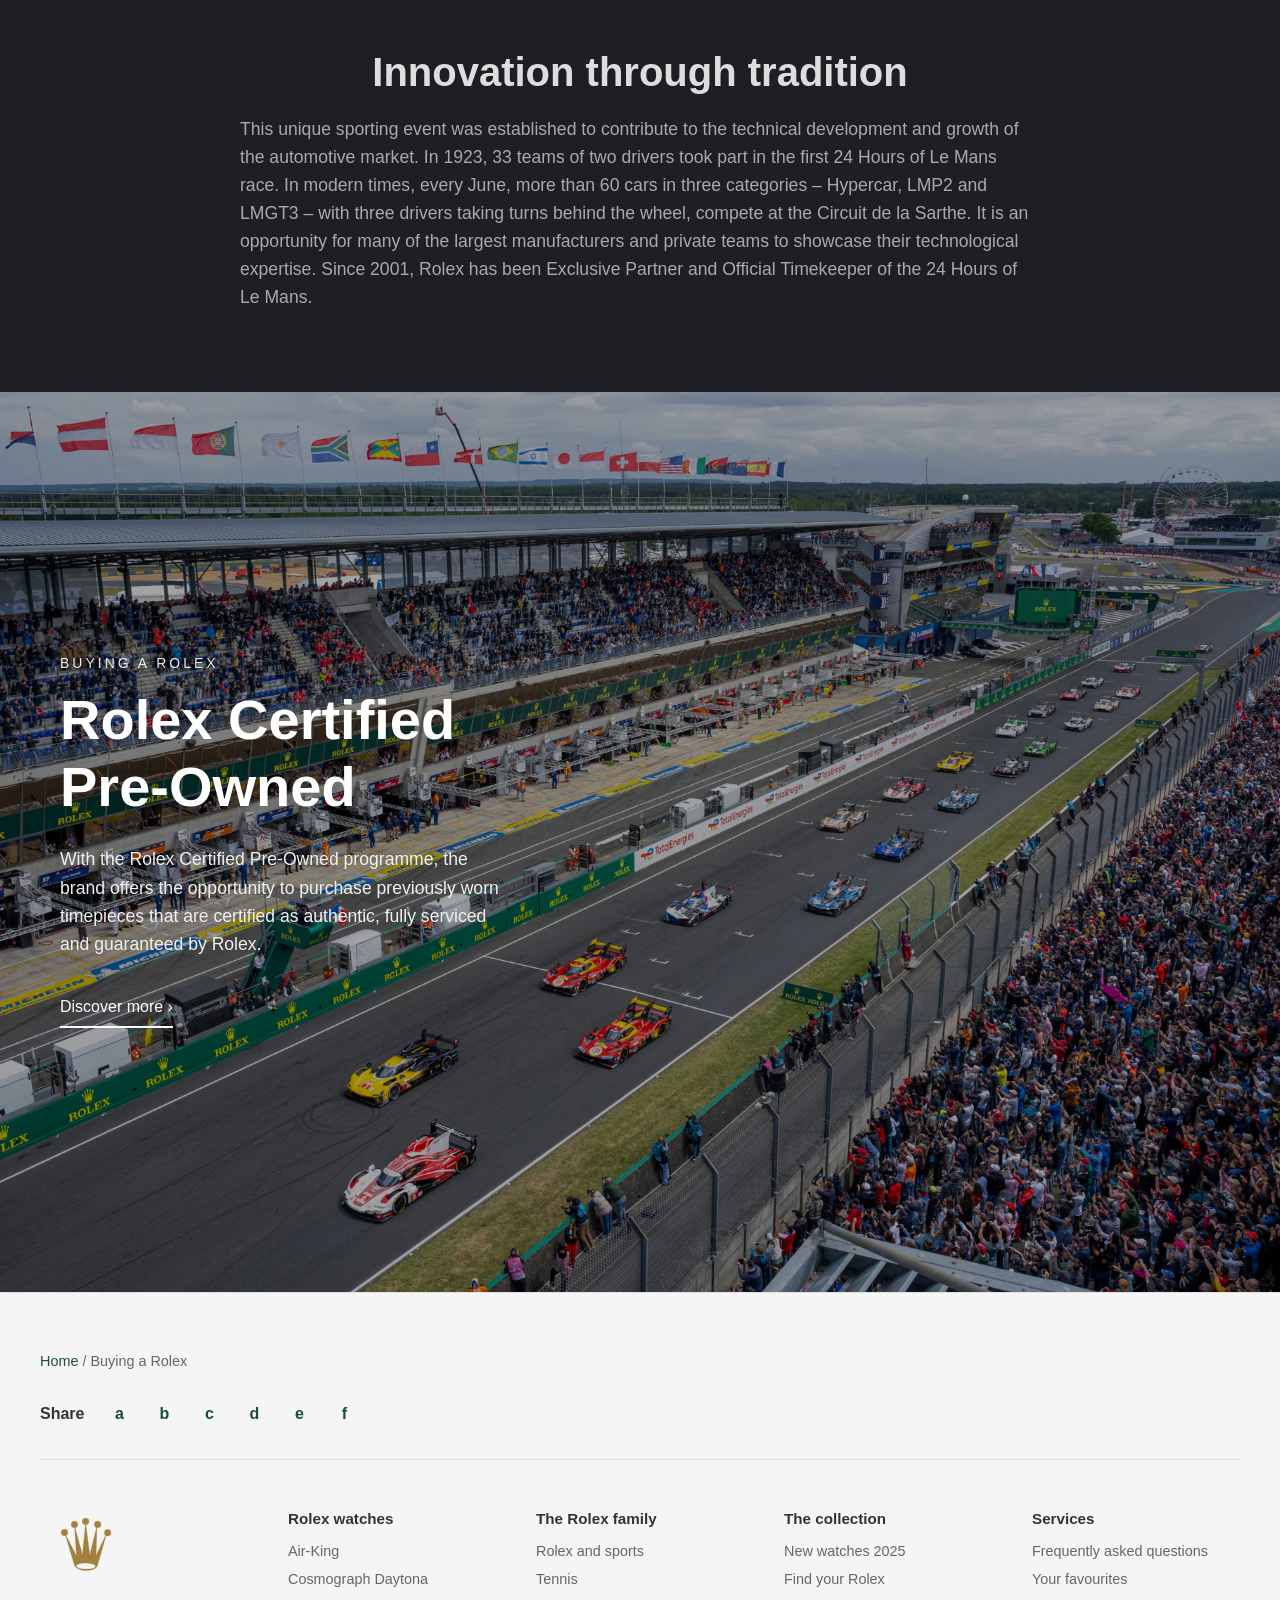
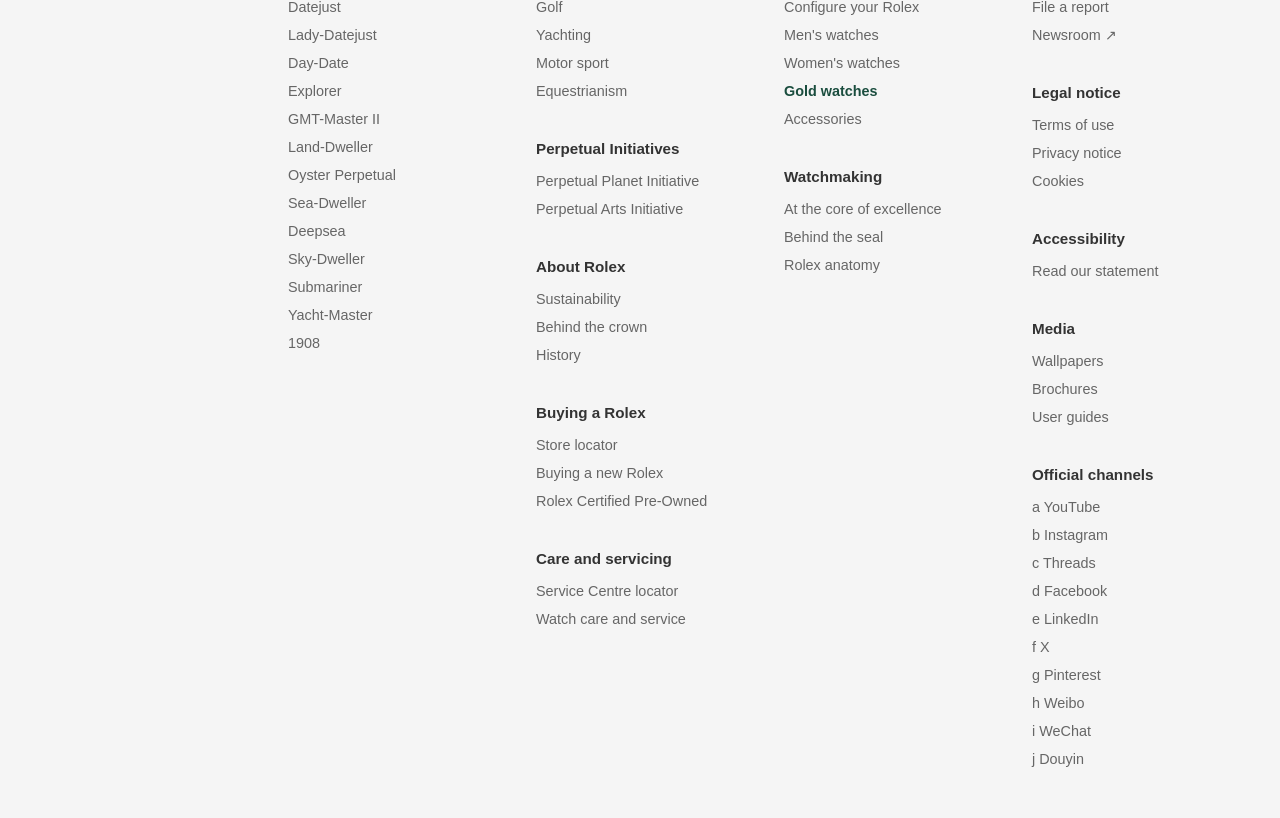
==== commit c5923135: "Update index2.html" ====
--- a/index2.html
+++ b/index2.html
@@ -4,7 +4,7 @@
     <meta charset="UTF-8">
     <meta name="viewport" content="width=device-width, initial-scale=1.0">
     <title>Official Rolex Website</title>
-	<link rel="shortcut icon" type="Slike/icon" href="Slike/favicon.png" />
+	<link rel="shortcut icon" type="slike/icon" href="slike/favicon.png" />
     <link rel="icon" type="image/svg+xml" href="img/seat-s-logo.svg">
     <link rel="stylesheet" href="css/style.css">
 </head>
@@ -311,3 +311,4 @@
 <script src="js/rolex_logo_bezier.js"></script>
 </body>
 </html>
+
--- a/css/style.css
+++ b/css/style.css
@@ -3,11 +3,9 @@
     padding: 0;
     box-sizing: border-box;
 }
-
 body {
     font-family: Arial, sans-serif;
 }
-
 #header {
     height: 87px;
     width: 100%;
@@ -20,11 +18,11 @@
 	position: relative;
 	z-index: 1000;
 }
-
 #left{
 	flex: 1;
     display: flex;
     align-items: center;
+	margin-left: 84px;
 	justify-content: flex-start;
 }
 #logo{
@@ -40,7 +38,8 @@
 	display: flex;
     align-items: center;
 	justify-content: flex-end;
-    gap: 30px;
+	margin-right: 50px;
+    gap: 40px;
 }
 .bes{
 	text-decoration: none;
@@ -61,32 +60,25 @@
 	border-radius: 5px;
 	box-sizing:	border-box;
 }
-
 #fname:focus {
 	border: none;
 	outline: none;
 	background-color: #156744;
 	color: white; 
 }
-
 input[type="submit"]{
 	right: 30%;
 	position: absolute;
     right: 6%;
 	border: none;
-	background-color: #156744;
+	color: white;
+	background-color: #146744;
     top: 20%;
 	height: 20px;
 	width: 20px;
 }
-
-
-
-
-
-#main {
-	width: 100%;
-    
+#main{
+	width: 100%;
 }
 #container {
     width: 100%;
@@ -94,7 +86,6 @@
     position: relative;
     overflow: hidden;
 }
-
 #container video {
     width: 100%;
     height: 100%;
@@ -125,7 +116,6 @@
     opacity: 0.9;
     font-weight: 300;
 }
-
 .title {
     font-size: 4rem;
     font-weight: 800;
@@ -133,7 +123,6 @@
     margin-bottom: 40px;
     text-shadow: 2px 2px 10px rgba(0, 0, 0, 0.5);
 }
-
 .button1 {
     background-color: #1a7f6f;
     color: white;
@@ -146,65 +135,61 @@
     text-decoration: none;
     display: inline-block;
 }
-
 .button1:hover {
     background-color: #156055;
 }
 #container2 {
- width: 100%;
- height: 100vh;
- position: relative;
- overflow: hidden;
-}
-
+	width: 100%;
+	height: 100vh;
+	position: relative;
+	overflow: hidden;
+}
 #container2 img {
- width: 100%;
- height: 100%;
- object-fit: cover;
- display: block;
+	width: 100%;
+	height: 100%;
+	object-fit: cover;
+	display: block;
  }
-
  #container2 .image-overlay {
- position: absolute;
- top: 0;
- left: 0;
- width: 100%;
- height: 100%;
- background: rgba(0, 0, 0, 0.25);
- display: flex;
- flex-direction: column;
- align-items: center;
- justify-content: center;
- z-index: 5;
+	position: absolute;
+	top: 0;
+	left: 0;
+	width: 100%;
+	height: 100%;
+	background: rgba(0, 0, 0, 0.25);
+	display: flex;
+	flex-direction: column;
+	align-items: center;
+	justify-content: center;
+	z-index: 5;
  }
  #container2 {
-            width: 100%;
-            height: 100vh;
-            position: relative;
-            overflow: hidden;
+	width: 100%;
+	height: 100vh;
+	position: relative;
+	overflow: hidden;
  }
+#container2 img {
+    width: 100%;
+    height: 100%;
+    object-fit: cover;
+    display: block;
+}
 
-        #container2 img {
-            width: 100%;
-            height: 100%;
-            object-fit: cover;
-            display: block;
-        }
-
-        #container2 .image-overlay {
-            position: absolute;
-            top: 0;
-            left: 0;
-            width: 100%;
-            height: 100%;
-            background: rgba(0, 0, 0, 0.25);
-            display: flex;
-            flex-direction: column;
-            align-items: center;
-            justify-content: center;
-            z-index: 5;
-        }
-		#container4 {
+#container2 .image-overlay {
+    position: absolute;
+    top: 0;
+    left: 0;
+    width: 100%;
+    height: 100%;
+    background: rgba(0, 0, 0, 0.25);
+    display: flex;
+    flex-direction: column;
+    align-items: center;
+    justify-content: center;
+    z-index: 5;
+}
+#container4 {
     width: 100%;
     background-color: #f5f5f5;
 	height: 500px;
@@ -212,36 +197,28 @@
 }
 #container9 {
     position: relative;
-    background-color: #1e1e25; /* dark background similar to screenshot */
-    color: #ccc; /* light gray text for contrast */
-    padding: 80px 20px; /* vertical and horizontal spacing */
-    text-align: center; /* center the content */
+    background-color: #1e1e25;
+    color: #ccc;
+    padding: 80px 20px;
+    text-align: center;
     font-family: 'Arial', sans-serif;
 }
-
-/* Overlay (optional if you want a transparent layer) */
 #container9 .over {
     position: relative;
     width: 100%;
     max-width: 1200px;
     margin: 0 auto;
 }
-
-/* Content inside overlay */
 #container9 .content {
     max-width: 800px;
     margin: 0 auto;
 }
-
-/* Heading */
 #container9 .naslov {
     font-size: 2.5em;
     font-weight: bold;
     margin-bottom: 20px;
     color: #ddd;
 }
-
-/* Paragraph */
 .poved {
     font-size: 1.1em;
     line-height: 1.6;
@@ -256,142 +233,123 @@
     margin: 0 auto;
     align-items: center;
 }
-
 .left-content {
     padding-right: 40px;
 }
-
 .section-title {
     font-size: 2.5rem;
     font-weight: 700;
     color: #1a4d3e;
     line-height: 1.3;
 }
-
 .section-subtitle {
     font-size: 1.1rem;
     font-weight: 700;
     color: #333;
     margin-bottom: 20px;
 }
-
 .section-text {
     font-size: 1rem;
     color: #666;
     line-height: 1.6;
 }
 #container3 {
-width: 100%;
-height: auto;
-position: relative;
+	width: 100%;
+	height: auto;
+	position: relative;
 }
 #container3 img {
-width: 100%;
-height: auto;
-display: block;
-}
-#canvas{
-position: absolute;
-z-index: 3;
-top: 60%;
-left: 4.3%;
-height: 6.3%;
-}
-.store-overlay{
-position: absolute;
-top: 0;
-left: 0;
-width: 100%;
-height: 100%;
-background: rgba(0, 0, 0, 0.35);
-display: flex;
-align-items: center;
-z-index: 5;
-}
-
-        .store-content {
-            color: white;
-            padding-left: 60px;
-            max-width: 500px;
-        }
-
-        .store-title {
-            font-size: 3.5rem;
-            font-weight: 700;
-            margin: 15px 0 25px 0;
-            line-height: 1.2;
-        }
-
-        .store-description {
-            font-size: 1.1rem;
-            line-height: 1.6;
-            margin-bottom: 30px;
-            color: #f0f0f0;
-        }
-
-        .store-link {
-            color: white;
-            text-decoration: none;
-            font-size: 1rem;
-            font-weight: 500;
-            display: inline-block;
-            padding: 10px 0;
-            border-bottom: 2px solid white;
-            transition: opacity 0.3s ease;
-        }
-		#container6 {
-            width: 100%;
-            height: 100vh;
-            position: relative;
-            overflow: hidden;
-}
-
-        #container6 img {
-            width: 100%;
-            height: 100%;
-            object-fit: cover;
-            display: block;
-        }
-		#container7 {
-            width: 100%;
-            height: 100vh;
-            position: relative;
-            overflow: hidden;
-}
-
-        #container7 img {
-            width: 100%;
-            height: 100%;
-            object-fit: cover;
-            display: block;
-        }
-		/* Footer */
+	width: 100%;
+	height: auto;
+	display: block;
+}
+#canvas {
+	position: absolute;
+	z-index: 3;
+	top: 60%;
+	left: 4.3%;
+	height: 6.3%;
+}
+.store-overlay {
+	position: absolute;
+	top: 0;
+	left: 0;
+	width: 100%;
+	height: 100%;
+	background: rgba(0, 0, 0, 0.35);
+	display: flex;
+	align-items: center;
+	z-index: 5;
+}
+.store-content {
+    color: white;
+    padding-left: 60px;
+    max-width: 500px;
+}
+.store-title {
+    font-size: 3.5rem;
+    font-weight: 700;
+    margin: 15px 0 25px 0;
+    line-height: 1.2;
+}
+.store-description {
+    font-size: 1.1rem;
+    line-height: 1.6;
+    margin-bottom: 30px;
+    color: #f0f0f0;
+}
+.store-link {
+    color: white;
+    text-decoration: none;
+    font-size: 1rem;
+    font-weight: 500;
+    display: inline-block;
+    padding: 10px 0;
+    border-bottom: 2px solid white;
+    transition: opacity 0.3s ease;
+}
+#container6 {
+    width: 100%;
+    height: 100vh;
+    position: relative;
+    overflow: hidden;
+}
+#container6 img {
+    width: 100%;
+    height: 100%;
+    object-fit: cover;
+    display: block;
+}
+#container7 {
+    width: 100%;
+    height: 100vh;
+    position: relative;
+    overflow: hidden;
+}
+#container7 img {
+    width: 100%;
+    height: 100%;
+    object-fit: cover;
+    display: block;
+}
 #footer {
     background-color: #f5f5f5;
     padding: 60px 40px 40px;
     border-top: 1px solid #e0e0e0;
 }
-
 .footer-container {
     max-width: 1400px;
     margin: 0 auto;
 }
-
 .breadcrumb {
     font-size: 0.9rem;
     color: #666;
     margin-bottom: 30px;
 }
-
 .breadcrumb a {
     color: #1a4d3e;
     text-decoration: none;
 }
-
-.breadcrumb a:hover {
-    text-decoration: underline;
-}
-
 .share-section {
     display: flex;
     align-items: center;
@@ -400,17 +358,14 @@
     padding-bottom: 30px;
     border-bottom: 1px solid #ddd;
 }
-
 .share-label {
     font-weight: 600;
     color: #333;
 }
-
 .share-icons {
     display: flex;
     gap: 15px;
 }
-
 .share-icon {
     width: 30px;
     height: 30px;
@@ -422,55 +377,39 @@
     font-weight: bold;
     transition: opacity 0.3s ease;
 }
-
-.share-icon:hover {
-    opacity: 0.7;
-}
-
 .footer-content {
     display: grid;
     grid-template-columns: repeat(5, 1fr);
     gap: 40px;
 }
-
 .footer-column {
     display: flex;
     flex-direction: column;
 }
-
 .footer-logo {
     font-size: 1.2rem;
     color: #1a4d3e;
     font-weight: 700;
     margin-bottom: 20px;
 }
-
 .footer-column h3 {
     font-size: 0.95rem;
     font-weight: 700;
     color: #333;
     margin-bottom: 15px;
 }
-
 .footer-column ul {
     list-style: none;
 }
-
 .footer-column li {
     margin-bottom: 10px;
 }
-
 .footer-column a {
     color: #666;
     text-decoration: none;
     font-size: 0.9rem;
     transition: color 0.3s ease;
 }
-
-.footer-column a:hover {
-    color: #1a4d3e;
-}
-
 .link-green {
     color: #1a4d3e !important;
     font-weight: 600;
@@ -492,60 +431,52 @@
 	left: 8.0%;
 	position: absolute;
 }
-        #clock-overlay { 
-            position: fixed;
-            top: 0; 
-            left: 0;
-            width: 100%;
-            height: 100%;
-            z-index: 1000;
-            background: rgba(0, 0, 0, 0.9);
-			display: none;
-            justify-content: center;
-            align-items: center;
-            flex-direction: column;
-        }
-
-        /* Gumb za zapiranje */
-        .close-btn {
-            position: absolute;
-            top: 30px;
-            right: 30px;
-            color: white;
-            font-size: 40px;
-            cursor: pointer;
-            z-index: 1100;
-        }
-
-		.notr{
-			position: absolute;
-			z-index: 3;
-		}
-        /* Kontejner ure - slika je OZADJE */
-        .clock-container {
-            width: 400px;
-            height: 400px;
-            background-image: url('slike/rolex_uratra.png'); 
-            background-size: contain;
-            background-repeat: no-repeat;
-            background-position: center;
-            position: relative; /* Nujno za pravilno postavitev kazalcev */
-            z-index: 10;
-        }
-
-        /* Skupne nastavitve za kazalce */
+#clock-overlay { 
+    position: fixed;
+    top: 0; 
+    left: 0;
+    width: 100%;
+    height: 100%;
+    z-index: 1000;
+    background: rgba(0, 0, 0, 0.9);
+	display: none;
+    justify-content: center;
+    align-items: center;
+    flex-direction: column;
+}
+.close-btn {
+    position: absolute;
+    top: 30px;
+    right: 30px;
+    color: white;
+    font-size: 40px;
+    cursor: pointer;
+    z-index: 1100;
+}
+.notr{
+	position: absolute;
+	z-index: 3;
+}
+.clock-container {
+    width: 400px;
+    height: 400px;
+    background-image: url('slike/rolex_uratra.png'); 
+    background-size: contain;
+    background-repeat: no-repeat;
+    background-position: center;
+    position: relative;
+    z-index: 10;
+}
         .hand {
             position: absolute;
-            bottom: 61.9%; /* Dno kazalca se začne v sredini ure */
-            left: 53%;   /* Centrirano po širini */
-            transform-origin: bottom center; /* Vrti se okoli spodnje točke */
+            bottom: 61.9%;
+            left: 53%;
+            transform-origin: bottom center;
             background-color: white;
             border-radius: 10px;
             transform: translateX(-50%) rotate(0deg);
             z-index: 50;
         }
-
-        /* Posamezni kazalci - prilagodi širino in višino po želji */
         .hour-hand {
             width: 4px;
             height: 54px;
@@ -553,7 +484,6 @@
 			margin-left: -3.5px;
 			margin-bottom:0;
         }
-
         .min-hand {
             width: 3px;
             height: 60px;
@@ -561,7 +491,6 @@
 			margin-left: -2.5px;
 			margin-bottom: 0;
         }
-
         .sec-hand {
             width: 1px;
             height: 60px;
@@ -569,8 +498,6 @@
 			margin-left: -1px;
 			margin-bottom: 0;
         }
-
-        /* Sredinska pika, ki fiksira izgled */
         .center-dot {
             position: absolute;
             bottom: 238px;
@@ -580,6 +507,6 @@
             background: #A6A299;
             border-radius: 50%;
             transform: translate(-50%, -50%);
-            z-index: 100; /* Pika je vedno na vrhu */
+            z-index: 100;
             box-shadow: 0 0 5px rgba(0,0,0,0.5);
         }
